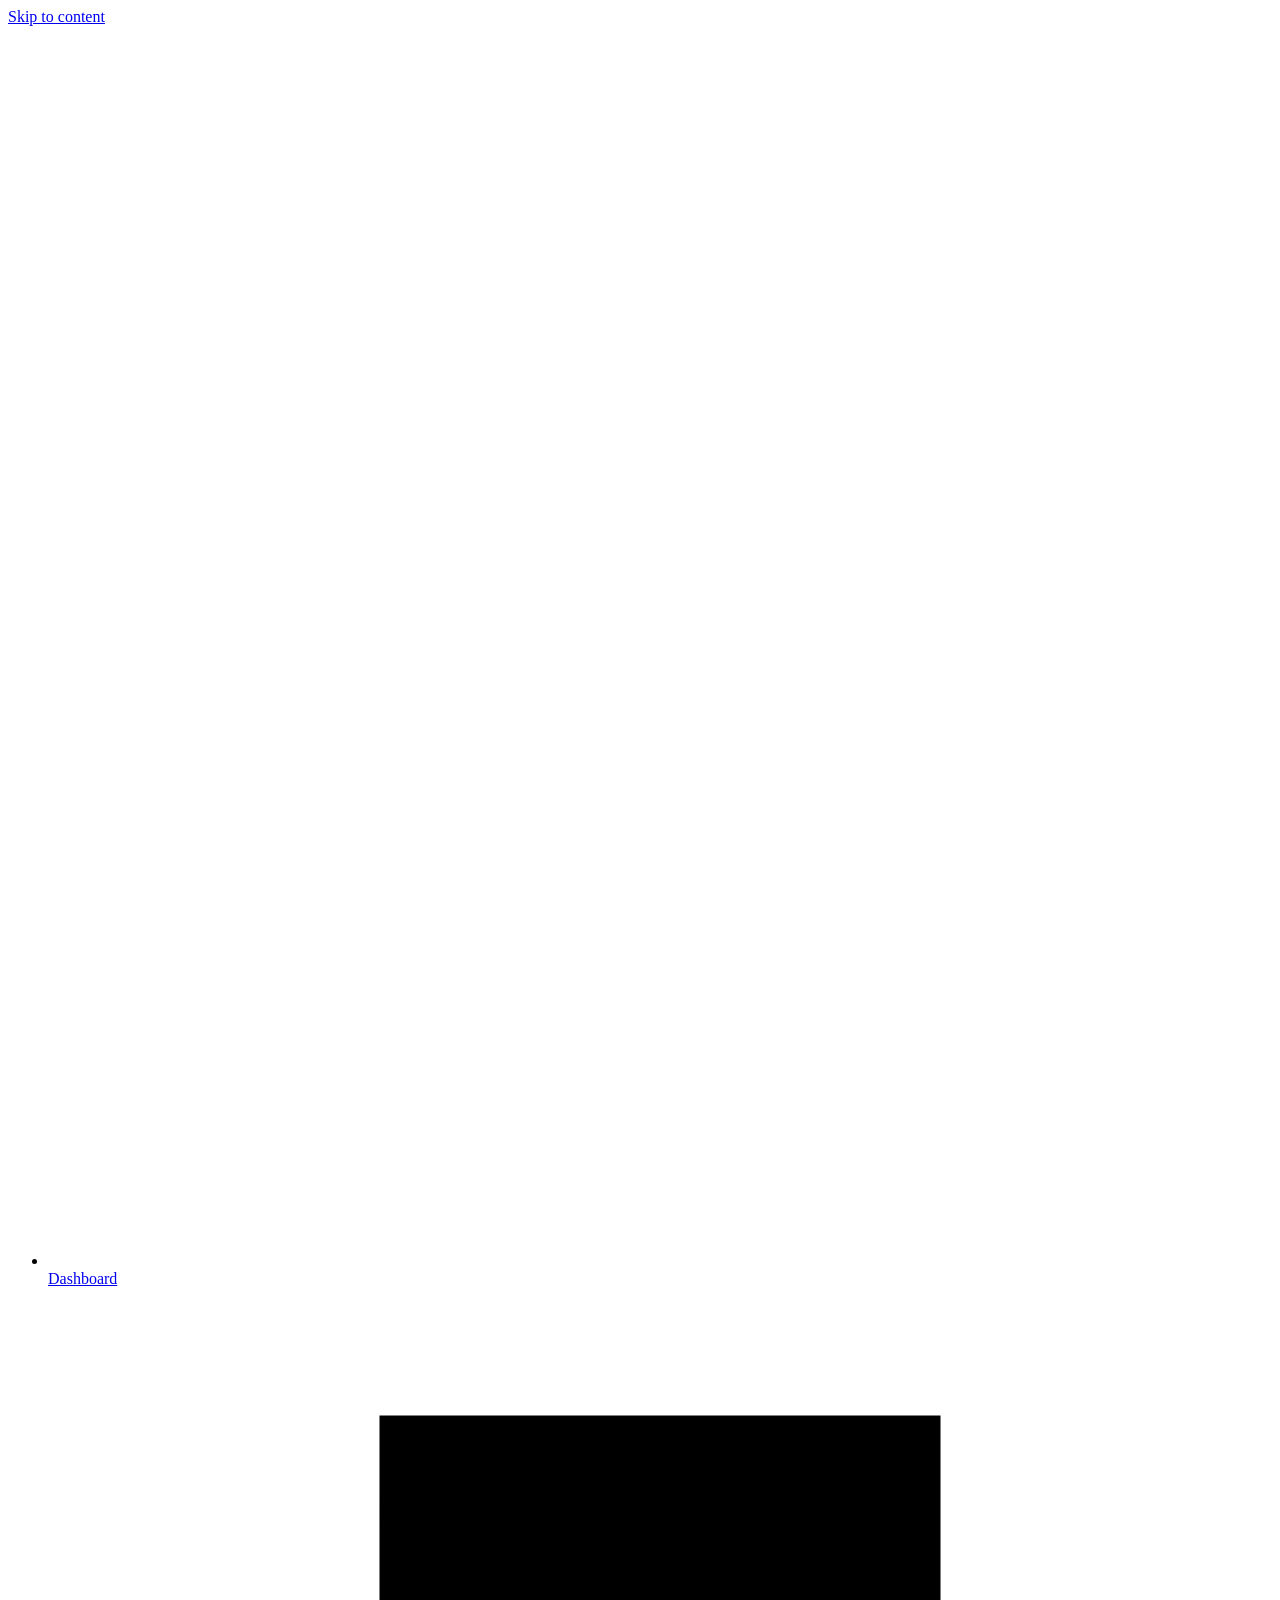
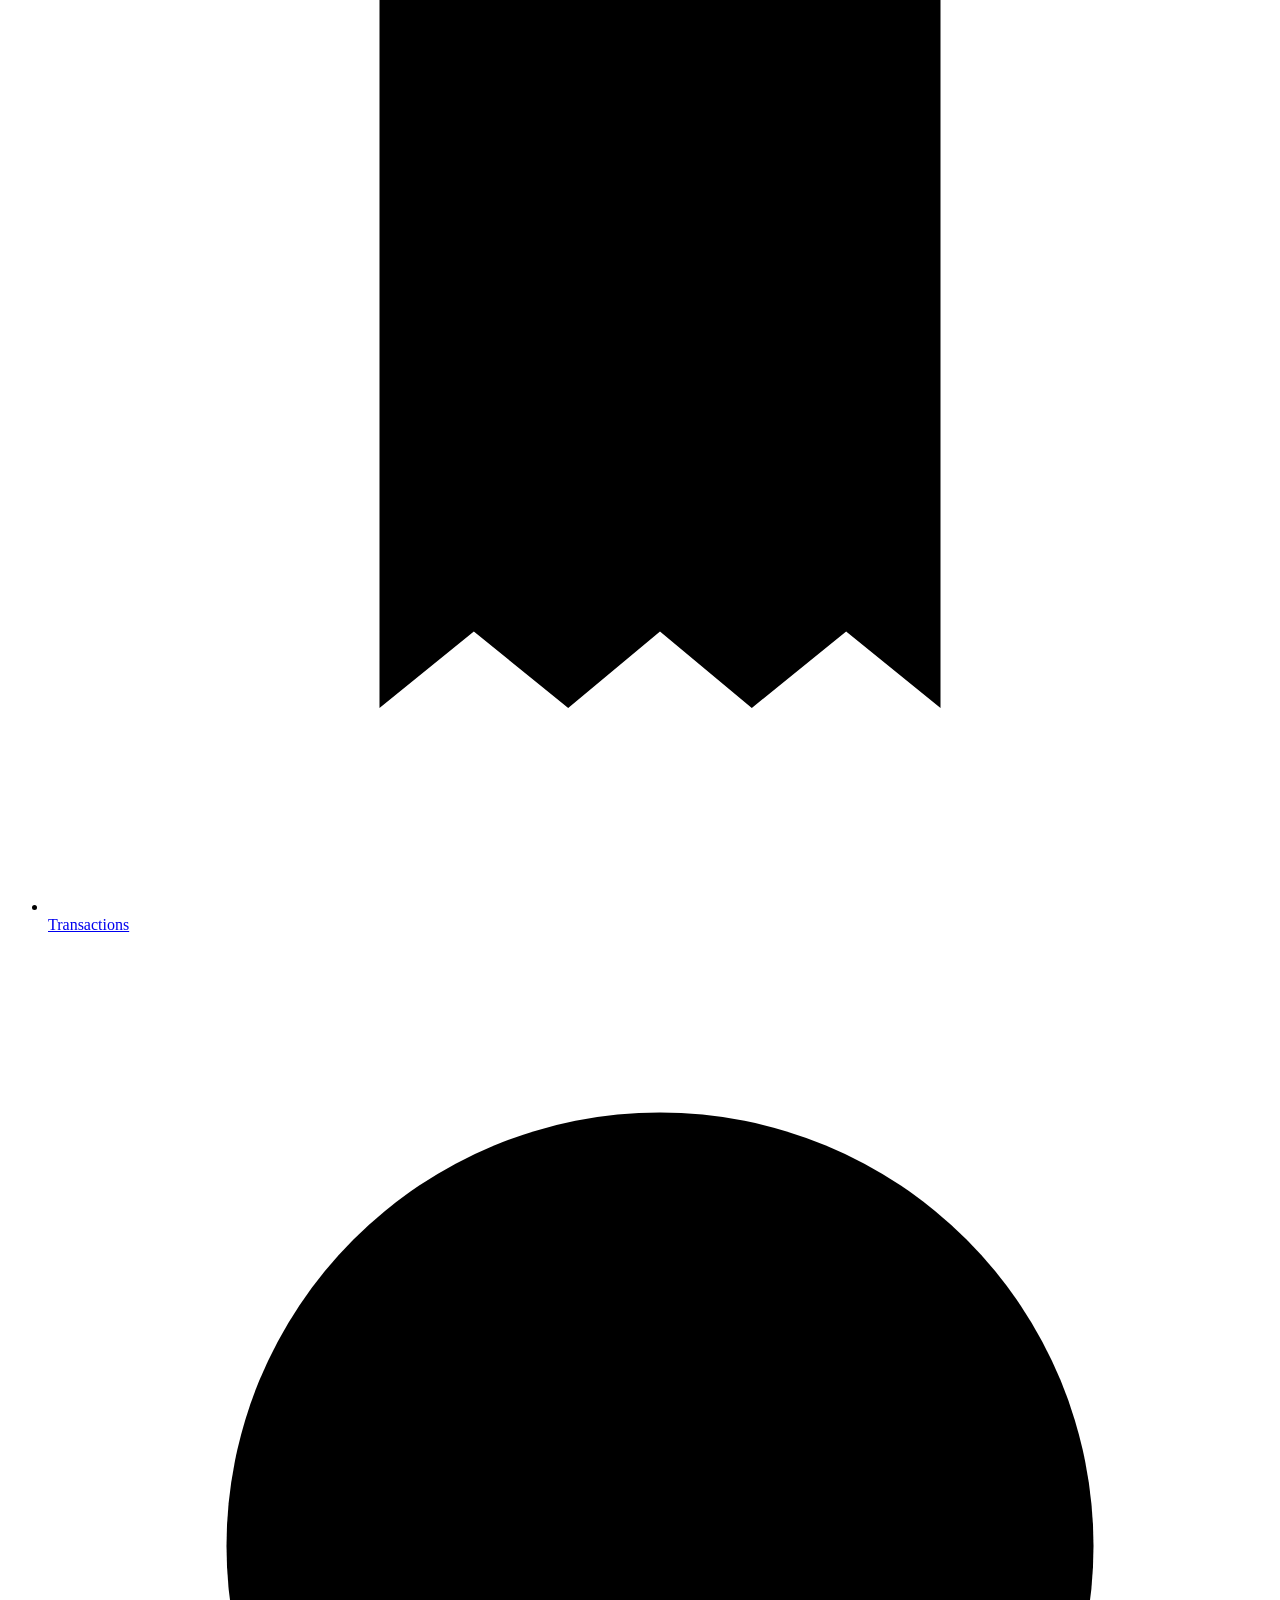
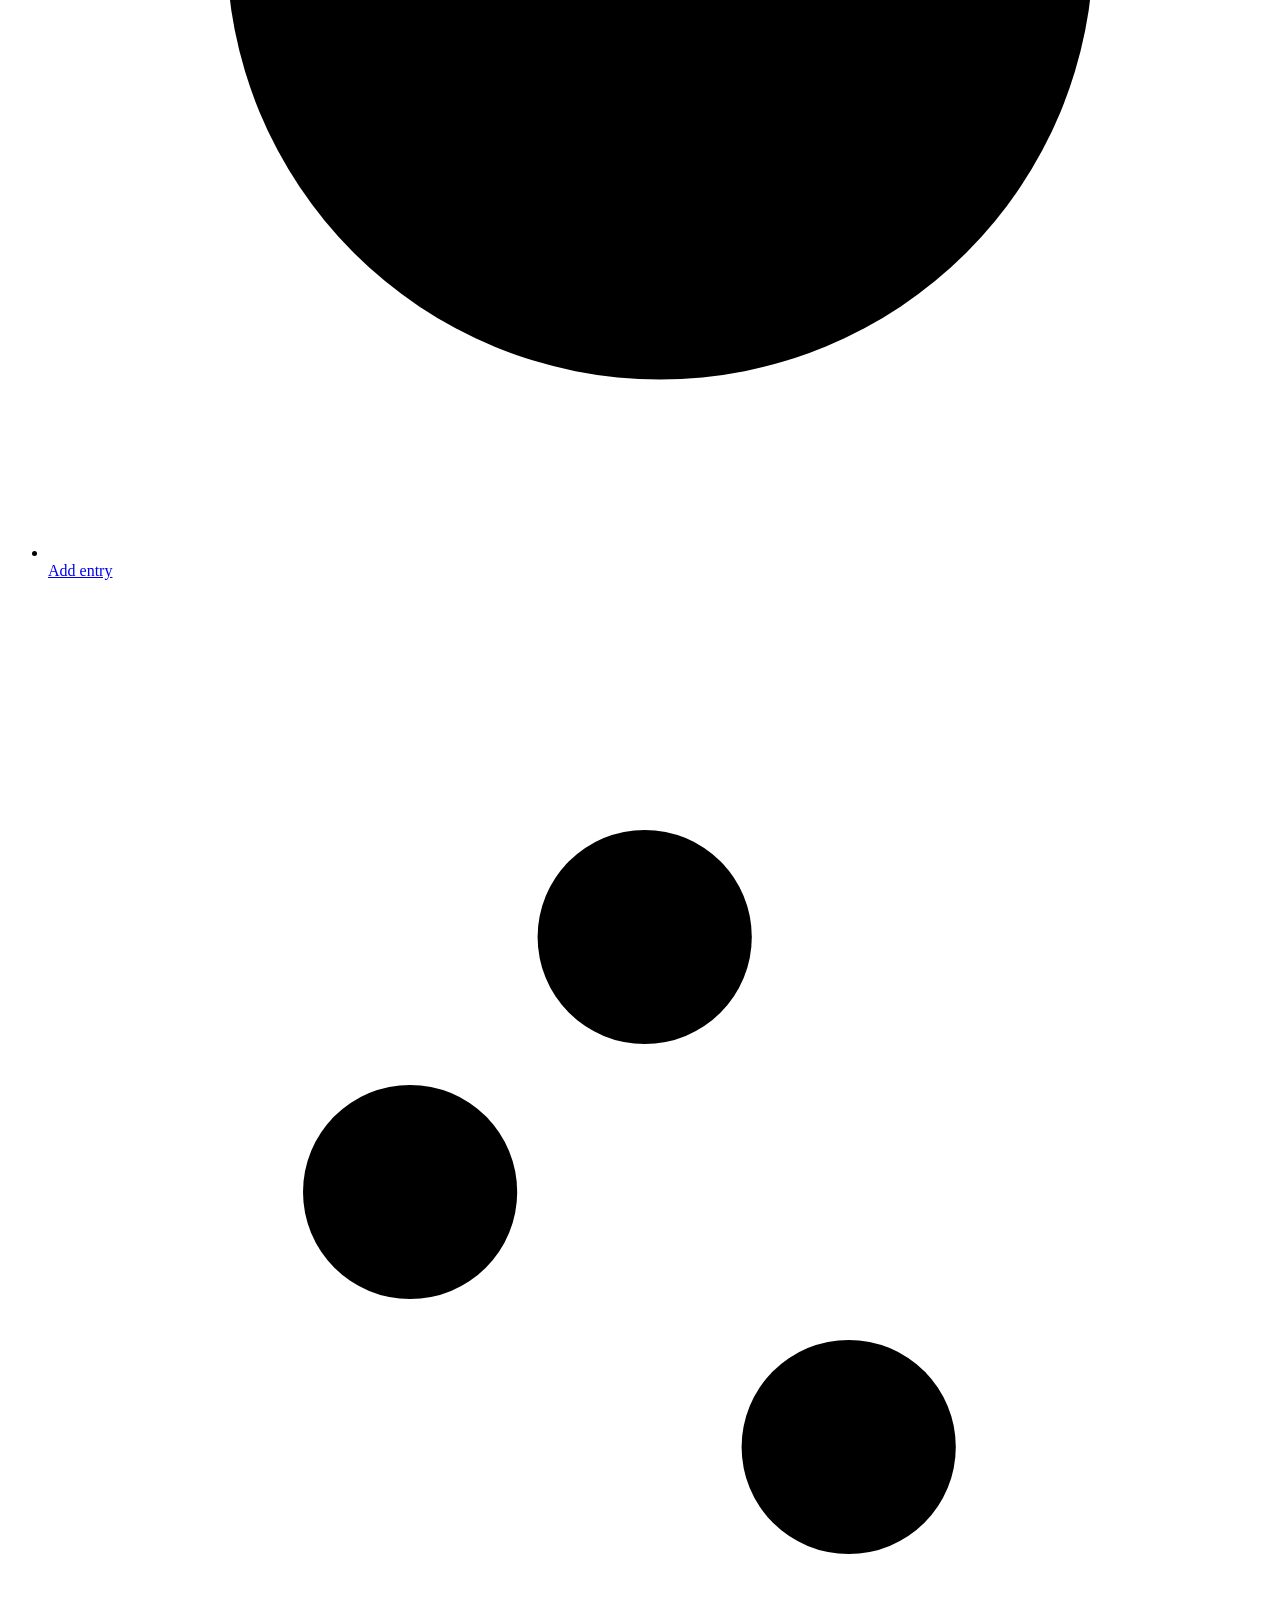
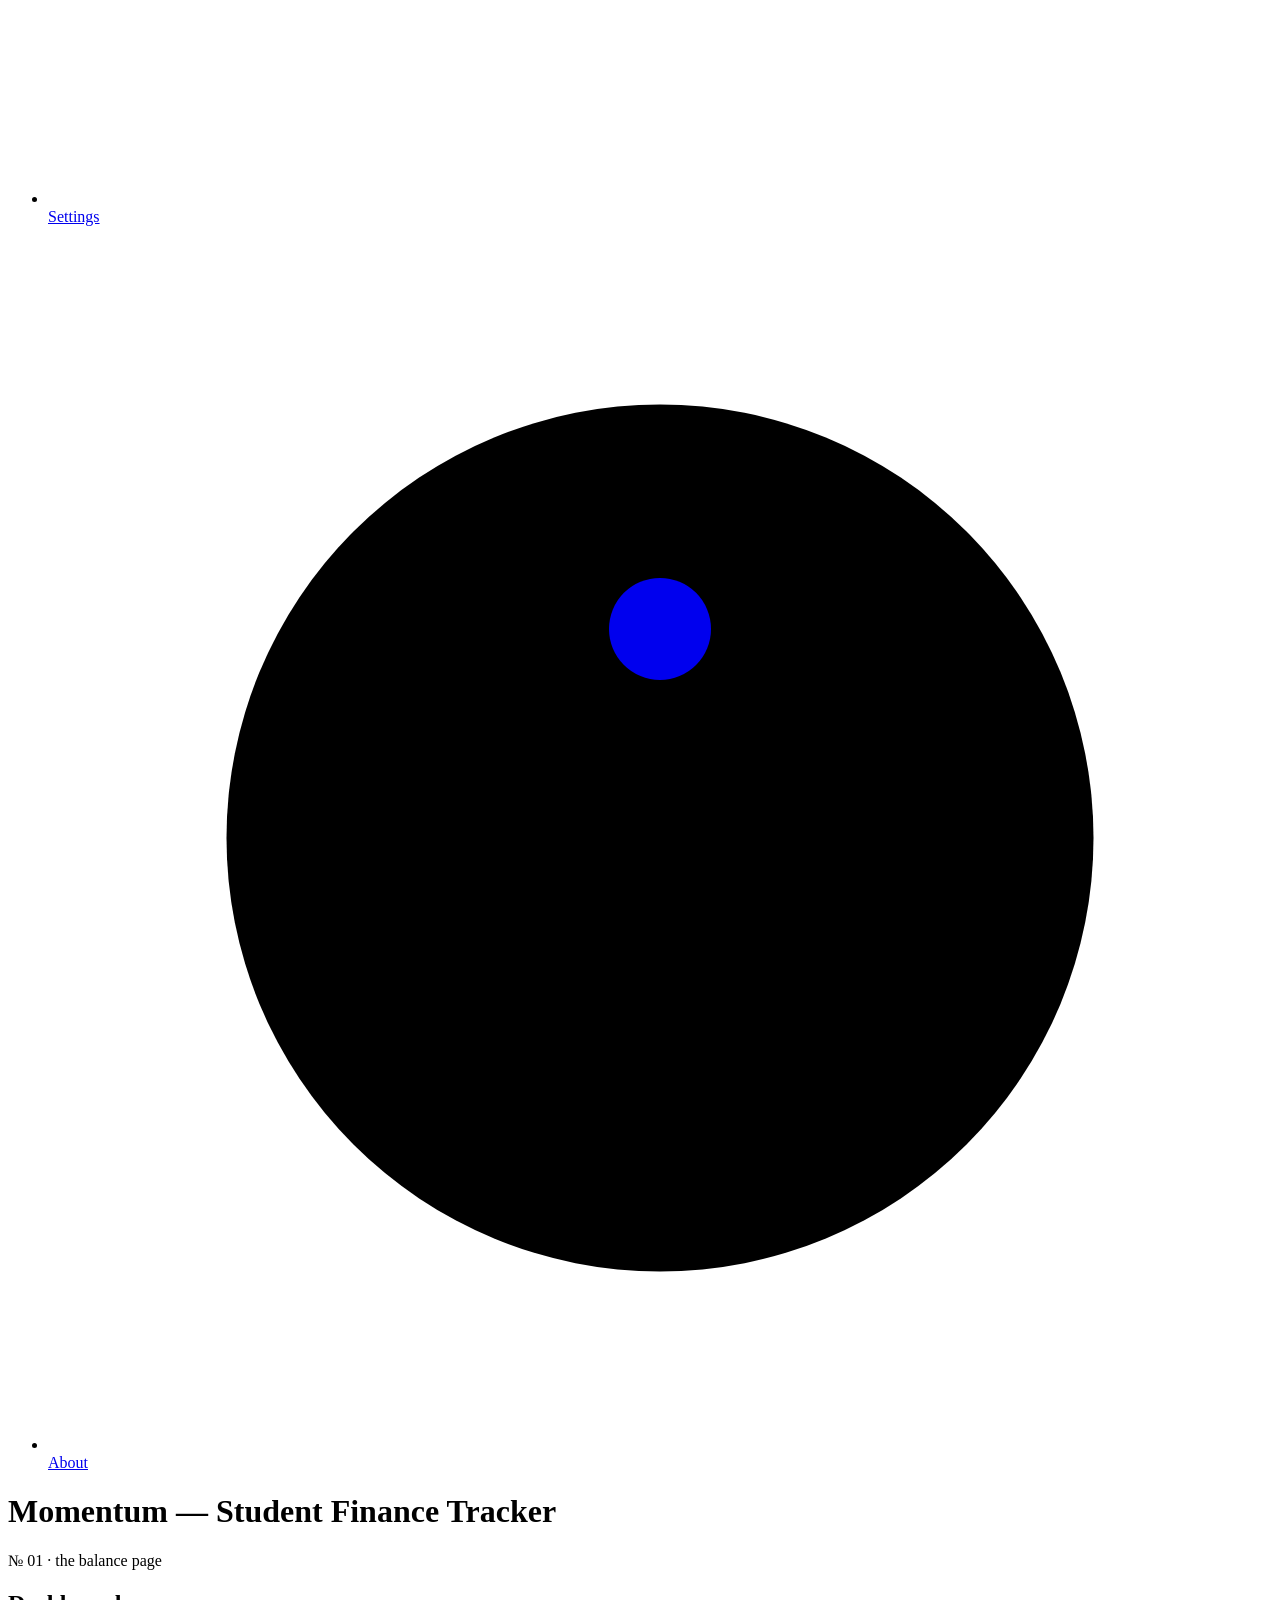
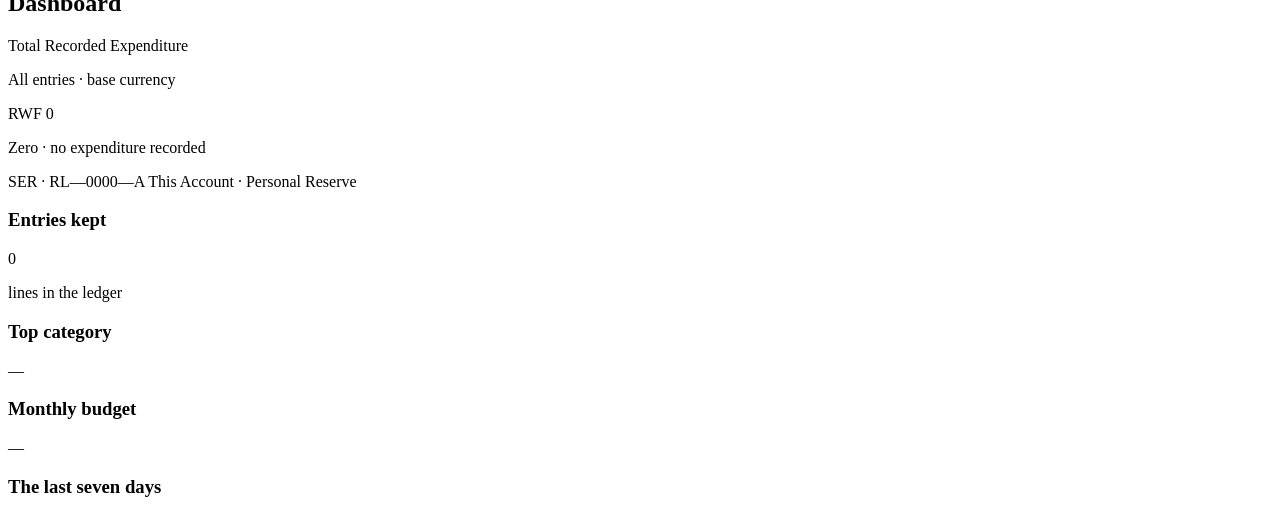
==== index.html @ 41a2f7e7 "the index" ====
<!DOCTYPE html>
<html lang="en">
<head>
  <meta charset="UTF-8">
  <meta name="viewport" content="width=device-width, initial-scale=1.0">
  <title>Momentum  Student Finance Tracker</title>
  <meta name="description" content="Momentum — a student's ledger of small spendings. Log expenses, search with regex, and stay within budget.">
  <meta name="theme-color" content="#F4EFE2">
  <link rel="icon" href="data:image/svg+xml,%3Csvg xmlns='http://www.w3.org/2000/svg' viewBox='0 0 32 32'%3E%3Cpath d='M9 23c0-9 5-16 14-18-1 9-5 15-11 17' fill='%232C5237'/%3E%3Ccircle cx='9' cy='24' r='3.4' fill='%2326241C'/%3E%3C/svg%3E">
  <link rel="preconnect" href="https://fonts.googleapis.com">
  <link rel="preconnect" href="https://fonts.gstatic.com" crossorigin>
  <!-- Fonts load asynchronously (media swap) so a slow/blocked font CDN can
       never block the page from painting — fallback fonts show instantly,
       custom faces swap in when ready. -->
  <link rel="stylesheet" media="print" onload="this.media='all'"
        href="https://fonts.googleapis.com/css2?family=Fraunces:ital,opsz,wght@0,9..144,300..900;1,9..144,300..900&family=IBM+Plex+Mono:ital,wght@0,400;0,500;0,600;1,400&family=Playfair+Display:wght@900&family=Inter:wght@400;600&display=swap">
  <noscript>
    <link rel="stylesheet"
          href="https://fonts.googleapis.com/css2?family=Fraunces:ital,opsz,wght@0,9..144,300..900;1,9..144,300..900&family=IBM+Plex+Mono:ital,wght@0,400;0,500;0,600;1,400&family=Playfair+Display:wght@900&family=Inter:wght@400;600&display=swap">
  </noscript>
  <link rel="stylesheet" href="styles/main.css">
</head>
<body>
  <a class="skip-link" href="#main">Skip to content</a>

  <!-- Fixed umber strip across the top — the nav tray hangs flush from it. -->
  <div class="binding" aria-hidden="true"></div>

  <!-- The ink tray of index tabs: a bottom dock on phones,
       hanging from the top edge on larger screens. -->
  <nav class="site-nav">
    <ul class="tabs">
      <li>
        <a href="#dashboard" data-route="dashboard">
          <svg class="tab-glyph" viewBox="0 0 24 24" aria-hidden="true" focusable="false">
            <path d="M6 19v-6.5"/><path d="M12 19V5.5"/><path d="M18 19v-9"/><path d="M3.5 21.5h17"/>
          </svg>
          <span class="tab-label">Dashboard</span>
        </a>
      </li>
      <li>
        <a href="#transactions" data-route="transactions">
          <svg class="tab-glyph" viewBox="0 0 24 24" aria-hidden="true" focusable="false">
            <path d="M6.5 2.5h11v17.5l-1.85-1.5-1.85 1.5-1.8-1.5-1.8 1.5-1.85-1.5-1.85 1.5z"/>
            <path d="M9.5 8h5"/><path d="M9.5 11.5h3.2"/>
          </svg>
          <span class="tab-label">Transactions</span>
        </a>
      </li>
      <li>
        <a href="#add" data-route="add">
          <svg class="tab-glyph" viewBox="0 0 24 24" aria-hidden="true" focusable="false">
            <circle cx="12" cy="12" r="8.5"/>
            <path d="M12 8.2v7.6"/><path d="M8.2 12h7.6"/>
          </svg>
          <span class="tab-label">Add entry</span>
        </a>
      </li>
      <li>
        <a href="#settings" data-route="settings">
          <svg class="tab-glyph" viewBox="0 0 24 24" aria-hidden="true" focusable="false">
            <path d="M3.5 7h6"/><circle cx="11.7" cy="7" r="2.1"/><path d="M14 7h6.5"/>
            <path d="M3.5 12h1.4"/><circle cx="7.1" cy="12" r="2.1"/><path d="M9.4 12h11.1"/>
            <path d="M3.5 17h10"/><circle cx="15.7" cy="17" r="2.1"/><path d="M18 17h2.5"/>
          </svg>
          <span class="tab-label">Settings</span>
        </a>
      </li>
      <li>
        <a href="#about" data-route="about">
          <svg class="tab-glyph" viewBox="0 0 24 24" aria-hidden="true" focusable="false">
            <circle cx="12" cy="12" r="8.5"/>
            <path d="M12 11.2v5"/>
            <circle cx="12" cy="7.9" r="1" fill="currentColor" stroke="none"/>
          </svg>
          <span class="tab-label">About</span>
        </a>
      </li>
    </ul>
  </nav>

  <header class="masthead">
    <!-- Logo / brand block removed for now — to be reintroduced later. -->
    <h1 class="visually-hidden">Momentum — Student Finance Tracker</h1>
  </header>

  <main id="main" tabindex="-1">

    <!-- ============ DASHBOARD ============ -->
    <section id="dashboard" class="panel" aria-labelledby="dashboard-title">
      <p class="folio">№ 01 · the balance page</p>
      <h2 id="dashboard-title">Dashboard</h2>

      <!-- Denomination hero — engraved banknote artwork as the card itself. -->
      <section class="note" id="hero-note" aria-label="Total recorded expenditure">
        <div class="note__head">
          <p class="microprint">Total Recorded Expenditure</p>
          <p class="microprint note__period" id="hero-period">All entries · base currency</p>
        </div>

        <div class="denomination">
          <span class="denomination__cur" id="hero-cur">RWF</span>
          <span class="denomination__figure" id="stat-total">0</span>
        </div>

        <p class="microprint denomination__words" id="hero-words">Zero · no expenditure recorded</p>

        <div class="note__foot">
          <span class="serial" id="hero-serial">SER · RL—0000—A</span>
          <span class="microprint">This Account · Personal Reserve</span>
        </div>
      </section>
      <p class="note-exchange" id="stat-conversions" aria-label="Converted totals"></p>

      <div class="stat-grid">
        <article class="stat-card" data-mark="a.">
          <h3>Entries kept</h3>
          <p class="stat-figure" id="stat-count">0</p>
          <p class="stat-detail">lines in the ledger</p>
        </article>
        <article class="stat-card" data-mark="b.">
          <h3>Top category</h3>
          <p class="stat-figure" id="stat-top">—</p>
          <p class="stat-detail" id="stat-top-detail"></p>
        </article>
      </div>

      <div class="dash-duo">
        <article class="budget-card cropped" id="budget-card" aria-labelledby="budget-title">
          <div class="budget-head">
            <h3 id="budget-title">Monthly budget</h3>
            <p class="stamp" id="over-stamp" hidden aria-hidden="true">Over budget</p>
          </div>
          <p class="budget-figure" id="cap-figure">—</p>
          <div class="meter" role="presentation">
            <div class="meter-fill" id="cap-meter-fill"></div>
          </div>
          <p class="budget-note" id="cap-note"></p>
          <!-- Two dedicated live regions: polite while under the cap,
               assertive once it is exceeded. -->
          <p class="visually-hidden" id="cap-live-polite" aria-live="polite"></p>
          <p class="visually-hidden" id="cap-live-assertive" aria-live="assertive" role="alert"></p>
        </article>

        <article class="chart-card cropped" aria-labelledby="chart-title">
          <h3 id="chart-title">The last seven days</h3>
          <div class="chart" id="chart" role="img" aria-label="Spending chart for the last 7 days"></div>
        </article>
      </div>
    </section>

    <!-- ============ TRANSACTIONS ============ -->
    <section id="transactions" class="panel" hidden aria-labelledby="transactions-title">
      <p class="folio">№ 02 · every line accounted for</p>
      <h2 id="transactions-title">Transactions</h2>

      <div class="ledger-controls">
        <div class="control control-grow">
          <label for="search">Search the ledger <span class="hint-inline">(regular expressions welcome)</span></label>
          <input type="text" id="search" autocomplete="off" spellcheck="false"
                 placeholder="e.g. (coffee|tea) or \.\d{2}\b" aria-describedby="search-state">
          <p class="pattern-state" id="search-state" data-state="idle" aria-live="polite">— type to search</p>
        </div>
        <div class="control control-check">
          <input type="checkbox" id="search-ci" checked>
          <label for="search-ci">Case-insensitive</label>
        </div>
        <div class="control">
          <label for="sort">Sort by</label>
          <select id="sort">
            <option value="created-desc" selected>Date added — newest first</option>
            <option value="created-asc">Date added — oldest first</option>
            <option value="description-asc">Description — A to Z</option>
            <option value="description-desc">Description — Z to A</option>
            <option value="amount-desc">Amount — highest first</option>
            <option value="amount-asc">Amount — lowest first</option>
          </select>
        </div>
      </div>

      <p class="result-count" id="result-count" aria-live="polite"></p>

      <table class="ledger-table" id="txn-table">
        <caption class="visually-hidden">Your logged transactions</caption>
        <thead>
          <tr>
            <th scope="col">Description</th>
            <th scope="col">Category</th>
            <th scope="col">Date</th>
            <th scope="col" class="num">Amount</th>
            <th scope="col"><span class="visually-hidden">Actions</span></th>
          </tr>
        </thead>
        <tbody id="txn-tbody"></tbody>
      </table>
      <p class="empty-note" id="txn-empty" hidden>
        Nothing here yet. <a href="#add">Log your first expense</a> — the ledger is patient.
      </p>
    </section>

    <!-- ============ ADD / EDIT ============ -->
    <section id="add" class="panel" hidden aria-labelledby="add-title">
      <p class="folio">№ 03 · in your own hand</p>
      <h2 id="add-title"><span id="add-title-mode">Add an entry</span></h2>

      <form id="txn-form" class="entry-form cropped" novalidate>
        <div class="field field-wide">
          <label for="f-description">Description</label>
          <input type="text" id="f-description" name="description" autocomplete="off"
                 aria-describedby="err-description hint-description">
          <p class="hint" id="hint-description">No edge or double spaces; repeated words like “the the” are caught.</p>
          <p class="field-error" id="err-description" role="alert" hidden></p>
        </div>

        <div class="field">
          <label for="f-amount">Amount</label>
          <input type="text" id="f-amount" name="amount" inputmode="decimal" autocomplete="off"
                 placeholder="12.50" aria-describedby="err-amount hint-amount">
          <p class="hint" id="hint-amount">In your base currency. Up to 2 decimals.</p>
          <p class="field-error" id="err-amount" role="alert" hidden></p>
        </div>

        <div class="field">
          <label for="f-category">Category</label>
          <select id="f-category" name="category" aria-describedby="err-category"></select>
          <p class="field-error" id="err-category" role="alert" hidden></p>
        </div>

        <div class="field">
          <label for="f-date">Date</label>
          <input type="date" id="f-date" name="date" aria-describedby="err-date hint-date">
          <p class="hint" id="hint-date">YYYY-MM-DD</p>
          <p class="field-error" id="err-date" role="alert" hidden></p>
        </div>

        <div class="form-actions">
          <button type="submit" class="btn btn-primary">Save entry</button>
          <button type="button" class="btn btn-ghost" id="cancel-edit" hidden>Cancel edit</button>
        </div>
      </form>
    </section>

    <!-- ============ SETTINGS ============ -->
    <section id="settings" class="panel" hidden aria-labelledby="settings-title">
      <p class="folio">№ 04 · the bookkeeper’s desk</p>
      <h2 id="settings-title">Settings</h2>

      <div class="settings-grid">
        <form class="settings-card cropped" id="cap-form" aria-labelledby="cap-title">
          <h3 id="cap-title">Spending cap</h3>
          <div class="field">
            <label for="set-cap">Monthly cap (base currency)</label>
            <input type="number" id="set-cap" min="0" step="0.01" inputmode="decimal">
            <p class="hint">Set to 0 to remove the cap.</p>
          </div>
          <button type="submit" class="btn btn-primary">Save cap</button>
        </form>

        <form class="settings-card cropped" id="cur-form" aria-labelledby="cur-title">
          <h3 id="cur-title">Currencies</h3>
          <div class="cur-row">
            <div class="field">
              <label for="base-code">Base code</label>
              <input type="text" id="base-code" maxlength="3" autocomplete="off">
            </div>
            <div class="field">
              <label for="base-symbol">Symbol</label>
              <input type="text" id="base-symbol" maxlength="4" autocomplete="off">
            </div>
          </div>
          <div class="cur-row">
            <div class="field">
              <label for="alt1-code">Currency 2</label>
              <input type="text" id="alt1-code" maxlength="3" autocomplete="off">
            </div>
            <div class="field">
              <label for="alt1-rate">Rate (1 base =)</label>
              <input type="number" id="alt1-rate" min="0" step="any" inputmode="decimal">
            </div>
          </div>
          <div class="cur-row">
            <div class="field">
              <label for="alt2-code">Currency 3</label>
              <input type="text" id="alt2-code" maxlength="3" autocomplete="off">
            </div>
            <div class="field">
              <label for="alt2-rate">Rate (1 base =)</label>
              <input type="number" id="alt2-rate" min="0" step="any" inputmode="decimal">
            </div>
          </div>
          <p class="hint">Rates are set by hand — no API calls, like a true ledger.</p>
          <button type="submit" class="btn btn-primary">Save currencies</button>
        </form>

        <form class="settings-card cropped" id="cat-form" aria-labelledby="cat-title">
          <h3 id="cat-title">Categories</h3>
          <ul class="cat-list" id="cat-list"></ul>
          <div class="field">
            <label for="new-category">New category</label>
            <input type="text" id="new-category" autocomplete="off" aria-describedby="err-new-category">
            <p class="field-error" id="err-new-category" role="alert" hidden></p>
          </div>
          <button type="submit" class="btn btn-primary">Add category</button>
        </form>

        <div class="settings-card cropped" aria-labelledby="data-title">
          <h3 id="data-title">Your data</h3>
          <p class="hint">Everything auto-saves to this browser. Export a copy, or import a previous export.</p>
          <div class="data-actions">
            <button type="button" class="btn btn-primary" id="export-btn">Export JSON</button>
            <label class="btn btn-ghost file-btn" for="import-file">Import JSON
              <input type="file" id="import-file" accept=".json,application/json">
            </label>
            <button type="button" class="btn btn-ghost" id="seed-btn">Restore sample data</button>
            <button type="button" class="btn btn-ghost btn-danger" id="reset-btn">Reset to defaults</button>
          </div>
          <p class="hint">Reset clears everything saved in this browser and reloads with fresh defaults (RWF currency + sample data).</p>
          <p class="import-status" id="import-status" role="alert"></p>
        </div>
      </div>
    </section>

    <!-- ============ ABOUT ============ -->
    <section id="about" class="panel" hidden aria-labelledby="about-title">
      <p class="folio">№ 05 · the keeper of this book</p>
      <h2 id="about-title">About</h2>

      <div class="about-spread">
        <article class="about-letter cropped">
          <p class="about-lede">
            This ledger is kept by <strong>F.&nbsp;Ishimwe</strong>, a student who believes that
            small spendings deserve careful handwriting.
          </p>
          <p>
            <strong>Momentum</strong> — because small spendings, faithfully recorded, gather
            speed — is a student finance tracker. Log what you spend, search it with regular expressions,
            watch the week's trend, and let a firm red stamp tell you when the budget is gone.
            Built with vanilla HTML, CSS and JavaScript. No frameworks; nothing between
            you and the page.
          </p>
          <p class="signature">— F.&nbsp;Ishimwe</p>
        </article>

        <aside class="about-side">
          <div class="about-note">
            <h3 class="visually-hidden">Contact and links</h3>
            <dl class="about-meta">
              <div>
                <dt>Email</dt>
                <dd><a href="mailto:f.ishimwe1@alustudent.com">f.ishimwe1@alustudent.com</a></dd>
              </div>
              <div>
                <dt>GitHub</dt>
                <dd><a href="https://github.com/YOUR-USERNAME/momentum" rel="noopener">github.com/YOUR-USERNAME/momentum</a></dd>
              </div>
              <div>
                <dt>Tests</dt>
                <dd><a href="tests.html">Run the test page</a></dd>
              </div>
            </dl>
          </div>

          <!-- Decorative seal -->
          <svg class="about-seal" viewBox="0 0 160 160" aria-hidden="true" focusable="false">
            <defs>
              <path id="seal-arc" d="M80 80m-56 0a56 56 0 1 1 112 0a56 56 0 1 1 -112 0"/>
            </defs>
            <circle cx="80" cy="80" r="73" fill="none" stroke="currentColor" stroke-width="2.5"/>
            <circle cx="80" cy="80" r="67" fill="none" stroke="currentColor" stroke-width="1"/>
            <circle cx="80" cy="80" r="40" fill="none" stroke="currentColor" stroke-width="1"/>
            <text font-size="11" letter-spacing="1.6" font-family="'IBM Plex Mono', monospace" fill="currentColor">
              <textPath href="#seal-arc">MOMENTUM · A STUDENT’S LEDGER · EST. 2026 ·</textPath>
            </text>
            <g fill="currentColor" transform="translate(56,55) scale(0.78)">
              <path d="M18 46C18 26 30 12 52 8c-2 20-12 32-26 36"/>
              <circle cx="17" cy="48" r="6.5"/>
            </g>
          </svg>
        </aside>
      </div>
    </section>
  </main>

  <p class="toast" id="app-status" role="status" aria-live="polite"></p>

  <script type="module" src="scripts/app.js"></script>
</body>
</html>
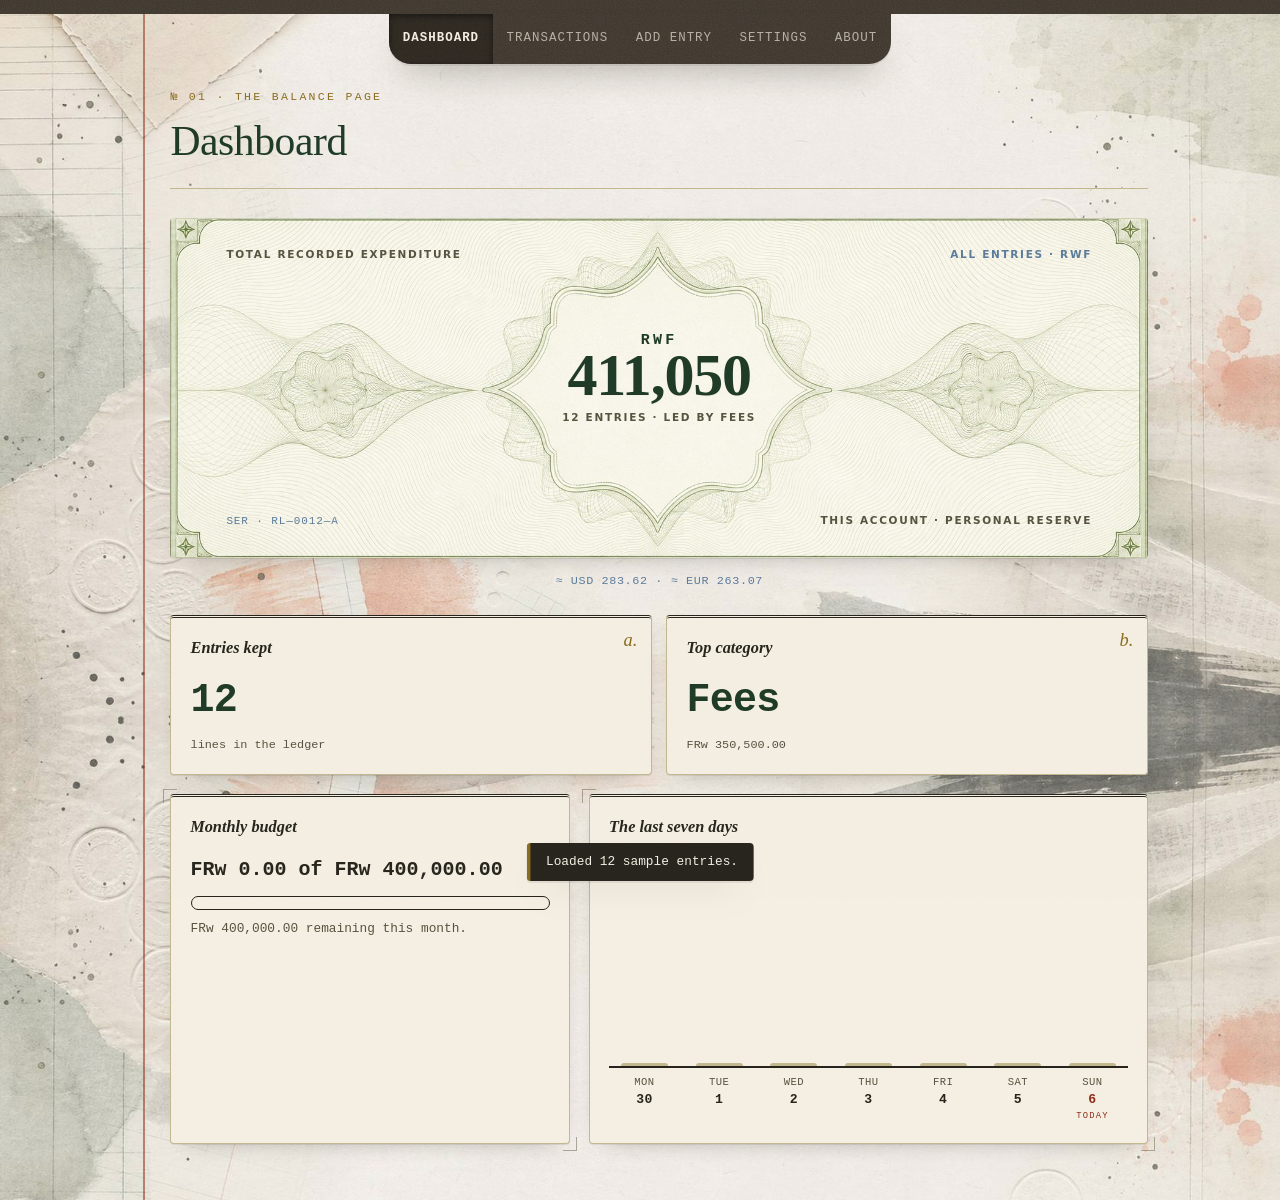
==== commit e1b99319: "finals" ====
--- a/index.html
+++ b/index.html
@@ -6,7 +6,8 @@
   <title>Momentum  Student Finance Tracker</title>
   <meta name="description" content="Momentum — a student's ledger of small spendings. Log expenses, search with regex, and stay within budget.">
   <meta name="theme-color" content="#F4EFE2">
-  <link rel="icon" href="data:image/svg+xml,%3Csvg xmlns='http://www.w3.org/2000/svg' viewBox='0 0 32 32'%3E%3Cpath d='M9 23c0-9 5-16 14-18-1 9-5 15-11 17' fill='%232C5237'/%3E%3Ccircle cx='9' cy='24' r='3.4' fill='%2326241C'/%3E%3C/svg%3E">
+  <link rel="icon" type="image/png" href="assets/favicon-32.png">
+  <link rel="apple-touch-icon" href="assets/favicon-180.png">
   <link rel="preconnect" href="https://fonts.googleapis.com">
   <link rel="preconnect" href="https://fonts.gstatic.com" crossorigin>
   <!-- Fonts load asynchronously (media swap) so a slow/blocked font CDN can
@@ -198,7 +199,7 @@
       </p>
     </section>
 
-    <!-- ============ ADD / EDIT ============ -->
+    <!-- ============ ADD / EDIT ========== -->
     <section id="add" class="panel" hidden aria-labelledby="add-title">
       <p class="folio">№ 03 · in your own hand</p>
       <h2 id="add-title"><span id="add-title-mode">Add an entry</span></h2>
@@ -240,7 +241,7 @@
       </form>
     </section>
 
-    <!-- ============ SETTINGS ============ -->
+    <!-- ============ SETTINGS ========== -->
     <section id="settings" class="panel" hidden aria-labelledby="settings-title">
       <p class="folio">№ 04 · the bookkeeper’s desk</p>
       <h2 id="settings-title">Settings</h2>
@@ -320,7 +321,7 @@
       </div>
     </section>
 
-    <!-- ============ ABOUT ============ -->
+    <!-- =========== ABOUT ============ -->
     <section id="about" class="panel" hidden aria-labelledby="about-title">
       <p class="folio">№ 05 · the keeper of this book</p>
       <h2 id="about-title">About</h2>
@@ -361,21 +362,7 @@
           </div>
 
           <!-- Decorative seal -->
-          <svg class="about-seal" viewBox="0 0 160 160" aria-hidden="true" focusable="false">
-            <defs>
-              <path id="seal-arc" d="M80 80m-56 0a56 56 0 1 1 112 0a56 56 0 1 1 -112 0"/>
-            </defs>
-            <circle cx="80" cy="80" r="73" fill="none" stroke="currentColor" stroke-width="2.5"/>
-            <circle cx="80" cy="80" r="67" fill="none" stroke="currentColor" stroke-width="1"/>
-            <circle cx="80" cy="80" r="40" fill="none" stroke="currentColor" stroke-width="1"/>
-            <text font-size="11" letter-spacing="1.6" font-family="'IBM Plex Mono', monospace" fill="currentColor">
-              <textPath href="#seal-arc">MOMENTUM · A STUDENT’S LEDGER · EST. 2026 ·</textPath>
-            </text>
-            <g fill="currentColor" transform="translate(56,55) scale(0.78)">
-              <path d="M18 46C18 26 30 12 52 8c-2 20-12 32-26 36"/>
-              <circle cx="17" cy="48" r="6.5"/>
-            </g>
-          </svg>
+          <img class="about-seal" src="assets/seal.png" alt="" aria-hidden="true">
         </aside>
       </div>
     </section>
--- a/styles/main.css
+++ b/styles/main.css
@@ -0,0 +1,1299 @@
+/* Momentum — Student Finance Tracker. Mobile-first; breakpoints at 768px and 1024px. */
+
+* { box-sizing: border-box; }
+
+html {
+  scroll-behavior: smooth;
+}
+
+body {
+  margin: 0;
+  /* space for the bottom nav on phones */
+  padding-bottom: calc(4.2rem + env(safe-area-inset-bottom, 0px));
+  background: #f4efe2;
+  color: #26241c;
+  font-family: "Fraunces", "Iowan Old Style", Georgia, serif;
+  font-optical-sizing: auto;
+  font-size: 1.0625rem;
+  line-height: 1.55;
+  -webkit-font-smoothing: antialiased;
+  caret-color: #8e2f1c;
+}
+
+/* Tile is mirrored, so it repeats with no seam. */
+body { position: relative; }
+
+body::before {
+  content: "";
+  position: absolute;
+  inset: 0;
+  z-index: -2;
+  background: url("../assets/paper-collage-tile.jpg") top center / 100% auto repeat-y;
+  opacity: 0.65;
+  pointer-events: none;
+}
+
+/* Grain overlay. */
+body::after {
+  content: "";
+  position: fixed;
+  inset: 0;
+  z-index: 2147483647;
+  pointer-events: none;
+  opacity: 0.55;
+  background-image: url("data:image/svg+xml,%3Csvg xmlns='http://www.w3.org/2000/svg' width='180' height='180'%3E%3Cfilter id='n'%3E%3CfeTurbulence type='fractalNoise' baseFrequency='0.9' numOctaves='2'/%3E%3C/filter%3E%3Crect width='100%25' height='100%25' filter='url(%23n)' opacity='0.045'/%3E%3C/svg%3E");
+}
+
+[hidden] { display: none !important; }
+
+.visually-hidden {
+  position: absolute !important;
+  width: 1px; height: 1px;
+  margin: -1px; padding: 0; border: 0;
+  clip: rect(0 0 0 0); clip-path: inset(50%);
+  overflow: hidden; white-space: nowrap;
+}
+
+/* Always keep a visible focus ring. */
+:focus-visible {
+  outline: 3px solid #8e2f1c;
+  outline-offset: 2px;
+  border-radius: 2px;
+}
+
+::selection { background: rgba(216, 185, 108, 0.65); }
+
+mark {
+  background: linear-gradient(104deg, transparent 0.5%, rgba(216, 185, 108, 0.65) 3.5%, rgba(216, 185, 108, 0.65) 96.5%, transparent 99.5%);
+  color: inherit;
+  padding: 0.05em 0.18em;
+  margin: 0 -0.05em;
+  border-radius: 2px;
+  box-decoration-break: clone;
+  -webkit-box-decoration-break: clone;
+}
+
+a { color: #1e3a26; text-decoration-thickness: 1px; text-underline-offset: 2px; }
+a:hover { color: #8e2f1c; }
+
+/* ---------- Skip link ---------- */
+
+.skip-link {
+  position: absolute;
+  left: 1rem; top: -4rem;
+  z-index: 100;
+  background: #26241c;
+  color: #f4efe2;
+  font-family: "IBM Plex Mono", "Courier New", monospace;
+  font-size: 0.85rem;
+  padding: 0.6em 1em;
+  border-radius: 0 0 6px 6px;
+  text-decoration: none;
+  transition: top 0.25s cubic-bezier(0.22, 1, 0.36, 1);
+}
+.skip-link:focus { top: 12px; }
+
+/* ---------- Top strip — fixed, grainy umber; the nav hangs flush from it. */
+
+.binding {
+  position: fixed;
+  top: 0; left: 0; right: 0;
+  height: 14px;
+  z-index: 45;
+  background-color: #3a3228;
+  background-image: url("data:image/svg+xml,%3Csvg xmlns='http://www.w3.org/2000/svg' width='140' height='140'%3E%3Cfilter id='g'%3E%3CfeTurbulence type='fractalNoise' baseFrequency='0.85' numOctaves='3'/%3E%3C/filter%3E%3Crect width='100%25' height='100%25' filter='url(%23g)' opacity='0.13'/%3E%3C/svg%3E");
+}
+
+/* ---------- Masthead ---------- */
+
+.masthead { padding: 0; }
+
+.brand { text-align: center; }
+
+.seed {
+  width: 46px; height: 46px;
+  display: block;
+  margin: 0 auto 0.4rem;
+  animation: seed-fall 1.5s cubic-bezier(0.22, 1, 0.36, 1) both;
+}
+
+@keyframes seed-fall {
+  0%   { transform: translateY(-52px) rotate(-170deg); opacity: 0; }
+  55%  { opacity: 1; }
+  78%  { transform: translateY(5px) rotate(10deg); }
+  100% { transform: translateY(0) rotate(0deg); opacity: 1; }
+}
+
+.brand-kicker {
+  margin: 0;
+  font-family: "IBM Plex Mono", "Courier New", monospace;
+  font-size: 0.72rem;
+  letter-spacing: 0.22em;
+  text-transform: uppercase;
+  color: #57523f;
+  animation: rise 0.6s cubic-bezier(0.22, 1, 0.36, 1) 0.1s both;
+}
+
+.brand-title {
+  margin: 0.05em 0 0;
+  font-size: clamp(3.4rem, 12vw, 5.8rem);
+  font-weight: 600;
+  font-style: italic;
+  letter-spacing: -0.015em;
+  line-height: 1;
+  color: #1e3a26;
+  animation: ink-in 1.1s cubic-bezier(0.22, 1, 0.36, 1) 0.12s both;
+}
+
+.brand-title::after { content: "."; color: #8e2f1c; font-style: normal; }
+
+@keyframes ink-in {
+  from { opacity: 0; filter: blur(7px); letter-spacing: 0.05em; }
+  to   { opacity: 1; filter: blur(0);  letter-spacing: -0.015em; }
+}
+
+.brand-sub {
+  margin: 0.55rem 0 0;
+  font-family: "IBM Plex Mono", "Courier New", monospace;
+  font-size: 0.72rem;
+  letter-spacing: 0.14em;
+  color: #57523f;
+  animation: rise 0.6s cubic-bezier(0.22, 1, 0.36, 1) 0.25s both;
+}
+
+.ornament {
+  display: flex;
+  align-items: center;
+  gap: 0.9rem;
+  max-width: 300px;
+  margin: 1rem auto 0;
+  color: #8a6d1f;
+  font-size: 1.05rem;
+  animation: rise 0.6s cubic-bezier(0.22, 1, 0.36, 1) 0.32s both;
+}
+.ornament::before, .ornament::after {
+  content: "";
+  flex: 1;
+  border-top: 1px solid #c3b790;
+}
+
+/* ---------- Navigation ----*/
+
+.site-nav {
+  position: fixed;
+  bottom: 0; left: 0; right: 0;
+  z-index: 46; 
+
+
+  display: flex;
+  pointer-events: none; 
+}
+.tabs { 
+  pointer-events: auto; 
+
+}
+
+.tabs {
+  list-style: none;
+  margin: 0;
+  flex: 1;
+  display: flex;
+  justify-content: space-around;
+
+  align-items: stretch;
+  gap: 0;
+  background-color: #3a3228;
+
+  background-image: url("data:image/svg+xml,%3Csvg xmlns='http://www.w3.org/2000/svg' width='140' height='140'%3E%3Cfilter id='g'%3E%3CfeTurbulence type='fractalNoise' baseFrequency='0.85' numOctaves='3'/%3E%3C/filter%3E%3Crect width='100%25' height='100%25' filter='url(%23g)' opacity='0.13'/%3E%3C/svg%3E");
+  border-radius: 18px 18px 0 0;
+  overflow: hidden;
+
+  padding: 0 0 env(safe-area-inset-bottom, 0px);
+  box-shadow: 0 -10px 26px -16px rgba(38, 36, 28, 0.75);
+  animation: rise-up 0.55s cubic-bezier(0.22, 1, 0.36, 1) both;
+}
+
+@keyframes rise-up {
+  from { opacity: 0; transform: translateY(16px); }
+  to   { opacity: 1; transform: translateY(0); }
+
+  
+}
+
+@keyframes hang-down {
+  from { opacity: 0; transform: translateY(-12px); }
+  to   { opacity: 1; transform: translateY(0); }
+}
+
+.tabs li { display: flex; flex: 1; min-width: 0; }
+
+/* Inactive tabs are faint; the active one is the sunken slot below. */
+.tabs a {
+  position: relative;
+  flex: 1;
+  display: flex;
+  flex-direction: column;
+  align-items: center;
+  justify-content: center;
+
+  gap: 3px;
+  padding: calc(0.45rem + 0.4em) 0.15em calc(0.5rem + 0.35em);
+  font-family: "IBM Plex Mono", "Courier New", monospace;
+  font-size: 0.55rem;
+
+  letter-spacing: 0.05em;
+  text-transform: uppercase;
+  text-decoration: none;
+
+
+  white-space: nowrap;
+  color: rgba(244, 239, 226, 0.66);
+  background: transparent;
+  border-radius: 0;
+  transition: background 0.18s, color 0.18s,
+              transform 0.16s cubic-bezier(0.22, 1, 0.36, 1), box-shadow 0.16s cubic-bezier(0.22, 1, 0.36, 1);
+}
+
+.tab-glyph {
+  width: 19px;
+  height: 19px;
+  fill: none;
+  stroke: currentColor;
+  stroke-width: 1.6;
+  stroke-linecap: round;
+  stroke-linejoin: round;
+}
+
+.tabs a:hover {
+  color: #f4efe2;
+  background: rgba(244, 239, 226, 0.07);
+}
+
+/* Extend the slot through the phone's bottom safe area. */
+.tabs a:hover::after {
+  content: "";
+  position: absolute;
+  top: 100%;
+  left: 0;
+  right: 0;
+  height: env(safe-area-inset-bottom, 0px);
+
+  background: rgba(244, 239, 226, 0.07);
+}
+
+.tabs a:focus-visible { outline-color: #f4efe2; outline-offset: -3px; }
+
+.tabs a:active,
+.tabs a[aria-current="page"] {
+  background: rgba(18, 14, 9, 0.38);
+  box-shadow: inset 0 2px 6px rgba(0, 0, 0, 0.5),
+              inset 0 -1px 0 rgba(244, 239, 226, 0.08);
+}
+
+.tabs a:active { transform: translateY(1px); }
+
+/* Active slot runs the full height of the tray. */
+.tabs a[aria-current="page"] {
+  position: relative;
+  color: #f4efe2;
+  font-weight: 600;
+  box-shadow: inset 0 2px 6px rgba(0, 0, 0, 0.5);
+}
+
+.tabs a[aria-current="page"]::after {
+  content: "";
+  position: absolute;
+  top: 100%;
+  left: 0;
+  right: 0;
+  height: env(safe-area-inset-bottom, 0px);
+  background: rgba(18, 14, 9, 0.38);
+}
+
+/* On tiny screens, hide labels (screen readers still read them); icons only. */
+@media (max-width: 379px) {
+  .tabs a { gap: 0; padding: calc(0.45rem + 0.55em) 0.3em calc(0.5rem + 0.5em); }
+  .tab-glyph { width: 22px; height: 22px; }
+  .tab-label {
+    position: absolute;
+    width: 1px; height: 1px;
+    margin: -1px; padding: 0; border: 0;
+    clip: rect(0 0 0 0); clip-path: inset(50%);
+    overflow: hidden; white-space: nowrap;
+  }
+}
+
+/* ---------- Main / panels ---------- */
+
+main {
+  max-width: 1080px;
+  margin: 0 auto;
+  /* leave room for the top bar */
+  padding: calc(14px + 0.7rem) 1rem 3.5rem;
+  position: relative;
+}
+main:focus { outline: none; }
+
+/* Each panel fades in when shown. */
+.panel { position: relative; animation: rise 0.5s cubic-bezier(0.22, 1, 0.36, 1) both; }
+.panel > * { animation: rise 0.55s cubic-bezier(0.22, 1, 0.36, 1) both; }
+.panel > *:nth-child(2) { animation-delay: 0.05s; }
+.panel > *:nth-child(3) { animation-delay: 0.1s; }
+.panel > *:nth-child(4) { animation-delay: 0.15s; }
+.panel > *:nth-child(5) { animation-delay: 0.2s; }
+.panel > *:nth-child(6) { animation-delay: 0.25s; }
+
+@keyframes rise {
+  from { opacity: 0; transform: translateY(14px); }
+  to   { opacity: 1; transform: translateY(0); }
+}
+
+.folio {
+  margin: 0 0 0.2rem;
+  font-family: "IBM Plex Mono", "Courier New", monospace;
+  font-size: 0.72rem;
+  letter-spacing: 0.2em;
+  text-transform: uppercase;
+  color: #8a6d1f;
+}
+
+.panel h2 {
+  margin: 0 0 1.4rem;
+  font-size: clamp(1.9rem, 5vw, 2.6rem);
+  font-weight: 540;
+  letter-spacing: -0.01em;
+  color: #1e3a26;
+  border-bottom: 1px solid #c3b790;
+  padding-bottom: 0.35em;
+}
+
+h3 {
+  margin: 0 0 0.6rem;
+  font-size: 1.02rem;
+  font-weight: 600;
+  font-style: italic;
+  color: #26241c;
+}
+
+/* ---------- Cards, crop marks ---------- */
+
+.stat-card, .budget-card, .chart-card, .settings-card, .about-letter, .entry-form {
+  background: #f4efe2;
+  border: 1px solid #c3b790;
+  border-top: 3px double #26241c;
+  border-radius: 4px;
+  padding: 1.1rem 1.2rem 1.2rem;
+  box-shadow: 0 1px 0 rgba(38, 36, 28, 0.08), 0 10px 24px -18px rgba(38, 36, 28, 0.5);
+}
+
+/* Corner crop marks. */
+.cropped { position: relative; }
+.cropped::before, .cropped::after {
+  content: "";
+  position: absolute;
+  width: 13px; height: 13px;
+  opacity: 0.45;
+  pointer-events: none;
+}
+.cropped::before {
+  top: -8px; left: -8px;
+  border-top: 1.5px solid #57523f;
+  border-left: 1.5px solid #57523f;
+}
+.cropped::after {
+  bottom: -8px; right: -8px;
+  border-bottom: 1.5px solid #57523f;
+  border-right: 1.5px solid #57523f;
+}
+
+/* ---------- Dashboard hero: the note ----------
+   Banknote artwork (assets/note2.jpg) is the card; figures sit on top. */
+.note {
+  position: relative;
+  margin-bottom: 0.9rem;
+  border-radius: 4px;
+  overflow: hidden;
+  box-shadow: 0 1px 0 rgba(38, 36, 28, 0.08), 0 10px 24px -18px rgba(38, 36, 28, 0.5);
+  background: #eef0e3 url("../assets/note2.jpg") center / cover no-repeat;
+  min-height: clamp(200px, 30vw, 340px);
+  /* Number in the middle; corner labels pinned. */
+  display: flex;
+  flex-direction: column;
+  align-items: center;
+  justify-content: center;
+  text-align: center;
+  padding: clamp(46px, 8vw, 76px) clamp(26px, 6vw, 64px);
+}
+
+.microprint {
+  margin: 0;
+  font-family: "Inter", system-ui, sans-serif;
+  font-size: clamp(8.5px, 1.4vw, 10.5px);
+  font-weight: 600;
+  letter-spacing: 0.16em;
+  text-transform: uppercase;
+  color: #57523f;
+}
+
+.serial {
+  font-family: "IBM Plex Mono", "Courier New", monospace;
+  font-size: clamp(9px, 1.4vw, 11px);
+  font-weight: 500;
+  letter-spacing: 0.08em;
+  font-variant-numeric: tabular-nums;
+  color: #1e3a26;
+}
+
+/* Labels pinned to the four corners. */
+.note__head,
+.note__foot {
+  position: absolute;
+  left: clamp(16px, 5.5vw, 56px);
+  right: clamp(16px, 5.5vw, 56px);
+  display: flex;
+  align-items: baseline;
+  justify-content: space-between;
+  gap: 10px;
+}
+.note__head { top: clamp(16px, 3.5vw, 28px); }
+.note__foot { bottom: clamp(16px, 3.5vw, 28px); }
+.note__period { color: #5b7b9a; }
+.note__foot .serial { color: #5b7b9a; }
+
+/* Number stays centred; currency code placed on top. */
+.denomination {
+  position: relative;
+  display: inline-block;
+  line-height: 0.86;
+}
+
+/* Currency code, above the number. */
+.denomination__cur {
+  position: absolute;
+  bottom: 100%;
+  left: 50%;
+  transform: translateX(-50%);
+  margin-bottom: 0.15em;
+  font-family: "IBM Plex Mono", "Courier New", monospace;
+  font-weight: 600;
+  font-size: clamp(11px, 1.9vw, 15px);
+  letter-spacing: 0.22em;
+  color: #1e3a26;
+  white-space: nowrap;
+}
+
+.denomination__figure {
+  font-family: "Playfair Display", Georgia, serif;
+  font-weight: 900;
+  font-size: clamp(30px, 7.5vw, 60px);
+  line-height: 0.86;
+  letter-spacing: -0.02em;
+  color: #1e3a26;
+  font-variant-numeric: tabular-nums lining-nums;
+  text-shadow: 0 1px 0 rgba(242, 239, 230, 0.6);
+}
+
+.denomination__words {
+  margin: 0.7em 0 0;
+  color: #57523f;
+}
+
+/* Converted totals, shown beneath the note. */
+.note-exchange {
+  margin: 0 0 1.5rem;
+  text-align: center;
+  font-family: "IBM Plex Mono", "Courier New", monospace;
+  font-size: 0.74rem;
+  letter-spacing: 0.05em;
+  color: #5b7b9a;
+  font-variant-numeric: tabular-nums;
+}
+.note-exchange:empty { display: none; }
+
+/* ---------- Stat cards ---------- */
+
+.stat-grid {
+  display: grid;
+  gap: 0.9rem;
+  margin-bottom: 1.2rem;
+}
+
+.stat-card {
+  position: relative;
+  transition: transform 0.25s cubic-bezier(0.22, 1, 0.36, 1), box-shadow 0.25s cubic-bezier(0.22, 1, 0.36, 1);
+}
+.stat-card:hover { transform: translateY(-3px); box-shadow: 0 2px 0 rgba(38, 36, 28, 0.08), 0 18px 34px -18px rgba(38, 36, 28, 0.55); }
+
+.stat-card::before {
+  content: attr(data-mark);
+  position: absolute;
+  top: 0.5rem; right: 0.85rem;
+  font-family: "Fraunces", "Iowan Old Style", Georgia, serif;
+  font-style: italic;
+  font-size: 1.15rem;
+  color: #8a6d1f;
+}
+
+.stat-figure {
+  margin: 0.15rem 0 0;
+  font-family: "IBM Plex Mono", "Courier New", monospace;
+  font-size: clamp(1.7rem, 6vw, 2.3rem);
+  font-weight: 600;
+  letter-spacing: -0.02em;
+  color: #1e3a26;
+  font-variant-numeric: tabular-nums;
+}
+
+.stat-detail {
+  margin: 0.25rem 0 0;
+  font-family: "IBM Plex Mono", "Courier New", monospace;
+  font-size: 0.74rem;
+  color: #57523f;
+}
+
+/* ---------- Budget card + stamp ---------- */
+
+.dash-duo { display: grid; gap: 1.2rem; }
+/* These two cards appear right away (no delay). */
+.panel > .dash-duo { animation-delay: 0s; }
+
+.budget-card { position: relative; }
+.budget-card.is-over { border-top-color: #8e2f1c; }
+
+.budget-head { display: flex; align-items: center; justify-content: space-between; gap: 1rem; }
+
+.budget-figure {
+  margin: 0.3rem 0 0.7rem;
+  font-family: "IBM Plex Mono", "Courier New", monospace;
+  font-size: 1.25rem;
+  font-weight: 600;
+  font-variant-numeric: tabular-nums;
+}
+
+.meter {
+  height: 14px;
+  border: 1.5px solid #26241c;
+  border-radius: 999px;
+  background: #f4efe2;
+  overflow: hidden;
+}
+
+.meter-fill {
+  height: 100%;
+  width: 0%;
+  background: #1e3a26;
+  border-radius: inherit;
+  transition: width 0.7s cubic-bezier(0.22, 1, 0.36, 1), background 0.3s;
+}
+.meter-fill.is-over { background: #8e2f1c; }
+
+.budget-note {
+  margin: 0.55rem 0 0;
+  font-family: "IBM Plex Mono", "Courier New", monospace;
+  font-size: 0.8rem;
+  color: #57523f;
+}
+.budget-card.is-over .budget-note { color: #8e2f1c; font-weight: 600; }
+
+.stamp {
+  margin: 0;
+  padding: 0.3em 0.85em;
+  border: 3px solid #8e2f1c;
+  border-radius: 5px;
+  color: #8e2f1c;
+  font-family: "IBM Plex Mono", "Courier New", monospace;
+  font-size: 0.86rem;
+  font-weight: 600;
+  letter-spacing: 0.18em;
+  text-transform: uppercase;
+  transform: rotate(-6deg);
+  mix-blend-mode: multiply;
+  animation: stamp-thunk 0.45s cubic-bezier(0.2, 1.6, 0.35, 1) both;
+}
+
+@keyframes stamp-thunk {
+  0%   { transform: rotate(-6deg) scale(2.1); opacity: 0; }
+  55%  { opacity: 1; }
+  100% { transform: rotate(-6deg) scale(1); opacity: 0.92; }
+}
+
+/* ---------- Chart ---------- */
+
+.chart { margin-top: 1rem; }
+
+.chart-plot {
+  --unit: 1.3px;
+  position: relative;
+  display: grid;
+  grid-template-columns: repeat(7, 1fr);
+  gap: 4px;
+  align-items: end;
+  min-height: calc(100 * var(--unit) + 30px);
+}
+
+.chart-col {
+  display: flex;
+  flex-direction: column;
+  justify-content: flex-end;
+  align-items: center;
+  min-width: 0;
+}
+
+.chart-val {
+  font-family: "IBM Plex Mono", "Courier New", monospace;
+  font-size: 0.62rem;
+  color: #57523f;
+  margin-bottom: 4px;
+  white-space: nowrap;
+  max-width: 100%;
+  overflow: hidden;
+  text-overflow: ellipsis;
+}
+
+.chart-bar {
+  width: 66%;
+  height: calc(var(--h, 0) * var(--unit) + 3px);
+  background:
+    repeating-linear-gradient(0deg, transparent, transparent 5px, rgba(244, 239, 226, 0.18) 5px, rgba(244, 239, 226, 0.18) 6px),
+    #1e3a26;
+  border-radius: 3px 3px 0 0;
+  transform-origin: bottom;
+  animation: grow 0.6s cubic-bezier(0.22, 1, 0.36, 1) both;
+  transition: filter 0.2s;
+}
+.chart-col:hover .chart-bar { filter: brightness(1.18); }
+.chart-bar.is-empty { background: #c3b790; height: 3px; }
+
+/* Today's bar is darker. */
+.chart-col:last-child .chart-bar:not(.is-empty) { background-color: #1e3a26; }
+
+@keyframes grow { from { transform: scaleY(0); } to { transform: scaleY(1); } }
+
+/* week's average line */
+.chart-avg {
+  position: absolute;
+  left: 0; right: 0;
+  bottom: calc(var(--avg, 0) * var(--unit) + 3px);
+  border-top: 2px dashed #8a6d1f;
+  pointer-events: none;
+  z-index: 1;
+}
+.chart-avg i {
+  position: absolute;
+  right: 0; top: -1.7em;
+  font-family: "IBM Plex Mono", "Courier New", monospace;
+  font-style: normal;
+  font-size: 0.62rem;
+  letter-spacing: 0.06em;
+  color: #8a6d1f;
+  background: #f4efe2;
+  padding: 0 0.35em;
+}
+
+.chart-days {
+  display: grid;
+  grid-template-columns: repeat(7, 1fr);
+  gap: 4px;
+  border-top: 2px solid #26241c;
+}
+
+.chart-day {
+  text-align: center;
+  padding-top: 6px;
+  font-family: "IBM Plex Mono", "Courier New", monospace;
+  font-size: 0.66rem;
+  letter-spacing: 0.04em;
+  text-transform: uppercase;
+  color: #57523f;
+}
+.chart-day b { display: block; font-size: 0.82rem; color: #26241c; }
+
+.chart-days .chart-day:last-child b { color: #8e2f1c; }
+.chart-days .chart-day:last-child::after {
+  content: "today";
+  display: block;
+  font-size: 0.55rem;
+  letter-spacing: 0.14em;
+  color: #8e2f1c;
+}
+
+/* ---------- Controls (search / sort) ---------- */
+
+.ledger-controls {
+  display: flex;
+  flex-direction: column;
+  gap: 0.9rem;
+  margin-bottom: 0.6rem;
+}
+
+.control label {
+  display: block;
+  font-family: "IBM Plex Mono", "Courier New", monospace;
+  font-size: 0.74rem;
+  letter-spacing: 0.08em;
+  text-transform: uppercase;
+  color: #57523f;
+  margin-bottom: 0.3rem;
+}
+
+.hint-inline { text-transform: none; letter-spacing: 0; }
+
+.control-check {
+  display: flex;
+  align-items: center;
+  gap: 0.5rem;
+}
+.control-check label { margin: 0; }
+
+.pattern-state {
+  margin: 0.35rem 0 0;
+  font-family: "IBM Plex Mono", "Courier New", monospace;
+  font-size: 0.76rem;
+}
+.pattern-state[data-state="idle"]    { color: #57523f; }
+.pattern-state[data-state="valid"]   { color: #1e3a26; font-weight: 600; }
+.pattern-state[data-state="invalid"] { color: #8e2f1c; font-weight: 600; }
+
+.result-count {
+  font-family: "IBM Plex Mono", "Courier New", monospace;
+  font-size: 0.78rem;
+  color: #57523f;
+  margin: 0.4rem 0 1rem;
+}
+.result-count::before { content: "☞  "; color: #8a6d1f; }
+
+/* ---------- Inputs ---------- */
+
+input[type="text"], input[type="number"], input[type="date"], select {
+  width: 100%;
+  font-family: "IBM Plex Mono", "Courier New", monospace;
+  font-size: 0.95rem;
+  color: #26241c;
+  background: #f4efe2;
+  
+  border: 1px solid #c3b790;
+  border-bottom: 2px solid #26241c;
+  border-radius: 4px 4px 0 0;
+  padding: 0.55em 0.7em;
+  transition: border-color 0.2s, background 0.2s;
+}
+
+input:hover, select:hover { border-color: #57523f; border-bottom-color: #26241c; }
+input:focus, select:focus { background: #fffdf6; }
+
+input[aria-invalid="true"] {
+  border-bottom-color: #8e2f1c;
+  background: rgba(142, 47, 28, 0.08);
+}
+
+input[type="checkbox"] {
+  width: 1.15rem; height: 1.15rem;
+  accent-color: #1e3a26;
+}
+
+select { cursor: pointer; }
+
+/* ---------- Buttons ---------- */
+
+
+
+.btn {
+  font-family: "IBM Plex Mono", "Courier New", monospace;
+  font-size: 0.82rem;
+  font-weight: 600;
+  letter-spacing: 0.05em;
+  text-transform: uppercase;
+  padding: 0.68em 1.3em;
+  border-radius: 4px;
+  cursor: pointer;
+  transition: transform 0.12s cubic-bezier(0.22, 1, 0.36, 1), background 0.2s, box-shadow 0.2s;
+}
+
+.btn:active { transform: translateY(2px); }
+
+/* Layered inner borders. */
+
+.btn-primary {
+  background: #1e3a26;
+  color: #f4efe2;
+  border: 1px solid #1e3a26;
+  box-shadow: inset 0 0 0 1.5px #1e3a26, inset 0 0 0 2.5px rgba(244, 239, 226, 0.55), 0 2px 0 #26241c;
+}
+.btn-primary:hover { background: #1e3a26; }
+.btn-primary:active { box-shadow: inset 0 0 0 1.5px #1e3a26, inset 0 0 0 2.5px rgba(244, 239, 226, 0.55), 0 0 0 #26241c; }
+
+.btn-ghost {
+  background: transparent;
+  color: #26241c;
+  border: 1.5px solid #57523f;
+}
+.btn-ghost:hover { border-color: #26241c; background: rgba(38, 36, 28, 0.06); }
+
+.btn-danger { color: #8e2f1c; border-color: #8e2f1c; }
+.btn-danger:hover { background: rgba(142, 47, 28, 0.08); border-color: #8e2f1c; }
+
+.btn-sm { font-size: 0.72rem; padding: 0.45em 0.85em; }
+
+/* ---------- Ledger table → receipt cards at base ---------- */
+
+.ledger-table { width: 100%; border-collapse: collapse; }
+
+.ledger-table thead { position: absolute; clip: rect(0 0 0 0); height: 1px; width: 1px; overflow: hidden; }
+
+.ledger-table, .ledger-table tbody { display: block; }
+
+.txn-row {
+  display: block;
+  background: #f4efe2;
+  border: 1px solid #c3b790;
+  border-radius: 4px;
+  box-shadow: 0 1px 0 rgba(38, 36, 28, 0.08), 0 10px 24px -18px rgba(38, 36, 28, 0.5);
+  margin-bottom: 0.9rem;
+  padding: 0.9rem 1rem 0.7rem;
+  position: relative;
+}
+
+.txn-row:nth-child(odd)  { transform: rotate(0.35deg); }
+.txn-row:nth-child(even) { transform: rotate(-0.3deg); }
+
+/* Torn receipt edge. */
+.txn-row::after {
+  content: "";
+  display: block;
+  margin: 0.7rem -1rem -0.7rem;
+  height: 7px;
+  background: linear-gradient(-45deg, transparent 70%, #f4efe2 72%) 0 0 / 9px 8px,
+              linear-gradient(45deg, transparent 70%, #f4efe2 72%) 0 0 / 9px 8px;
+}
+
+.txn-row td {
+  display: flex;
+  justify-content: space-between;
+  align-items: baseline;
+  gap: 1rem;
+  padding: 0.22rem 0;
+  border: 0;
+}
+
+.txn-row td::before {
+  content: attr(data-label);
+  font-family: " IBM Plex Mono", "Courier New", monospace;
+  font-size: 0.68rem;
+  letter-spacing: 0.1em;
+  text-transform: uppercase;
+  color: #57523f;
+  flex-shrink: 0;
+}
+
+
+
+
+
+.cell-desc { font-style: italic; font-size: 1.05rem; }
+.cell-amount, .num { font-family: "IBM Plex Mono", "Courier New", monospace; font-variant-numeric: tabular-nums; }
+.cell-amount { font-weight: 600; color: #1e3a26; }
+
+.cat-chip {
+  font-family: "IBM Plex Mono", "Courier New", monospace;
+  font-size: 0.74rem;
+  letter-spacing: 0.05em;
+  border: 1px solid #c3b790;
+  border-radius: 999px;
+  padding: 0.15em 0.7em;
+  background: #f4efe2;
+}
+
+.row-actions { justify-content: flex-end; gap: 0.5rem; }
+.row-actions::before { content: none; }
+
+.empty-note {
+  font-style: italic;
+  color: #57523f;
+  border: 1px dashed #c3b790;
+  border-radius: 4px;
+  padding: 1.4rem;
+  text-align: center;
+}
+
+/* ---------- Form ---------- */
+
+.entry-form {
+  display: grid;
+  gap: 1.1rem;
+  padding: 1.4rem 1.2rem;
+  /* faint ruled lines */
+  background-image: repeating-linear-gradient(
+    0deg, transparent 0 31px, rgba(195, 183, 144, 0.28) 31px 32px);
+}
+
+.field label {
+  display: block;
+  font-family: "IBM Plex Mono", "Courier New", monospace;
+  font-size: 0.74rem;
+  letter-spacing: 0.08em;
+  text-transform: uppercase;
+  color: #57523f;
+  margin-bottom: 0.3rem;
+}
+
+.hint {
+  margin: 0.3rem 0 0;
+  font-family: "IBM Plex Mono", "Courier New", monospace;
+  font-size: 0.7rem;
+  color: #57523f;
+}
+
+.field-error {
+  margin: 0.35rem 0 0;
+  font-family: "IBM Plex Mono", "Courier New", monospace;
+  font-size: 0.76rem;
+  font-weight: 600;
+  color: #8e2f1c;
+}
+.field-error::before { content: "✗ "; }
+
+.form-actions { display: flex; gap: 0.7rem; flex-wrap: wrap; }
+
+/* ---------- Settings ---------- */
+
+.settings-grid { display: grid; gap: 1.2rem; }
+
+.settings-card .btn { margin-top: 0.9rem; }
+
+.cur-row { display: grid; grid-template-columns: 1fr 1fr; gap: 0.8rem; margin-bottom: 0.8rem; }
+
+.cat-list {
+  list-style: none;
+  margin: 0 0 1rem;
+  padding: 0;
+}
+.cat-list li {
+  display: flex;
+  justify-content: space-between;
+  align-items: center;
+  gap: 1rem;
+  padding: 0.45rem 0.1rem;
+  border-bottom: 1px solid #c3b790;
+  font-style: italic;
+}
+
+.data-actions { display: flex; flex-wrap: wrap; gap: 0.7rem; margin-top: 0.8rem; }
+
+.file-btn { position: relative; display: inline-block; text-align: center; }
+.file-btn input[type="file"] {
+  position: absolute;
+  inset: 0;
+  width: 100%;
+  height: 100%;
+  opacity: 0;
+  cursor: pointer;
+}
+/* Show focus on the label when the file input is focused. */
+.file-btn:focus-within {
+  outline: 3px solid #8e2f1c;
+  outline-offset: 2px;
+}
+
+.import-status { font-family: "IBM Plex Mono", "Courier New", monospace; font-size: 0.8rem; margin: 0.8rem 0 0; min-height: 1.2em; }
+.import-status[data-tone="error"] { color: #8e2f1c; font-weight: 600; }
+.import-status[data-tone="ok"] { color: #1e3a26; font-weight: 600; }
+
+/* ---------- About ---------- */
+
+.about-spread {
+  position: relative;
+  display: grid;
+  gap: 1.8rem;
+}
+
+/* Soft colour washes behind the spread. */
+.about-spread::before {
+  content: "";
+  position: absolute;
+  inset: -3rem -2rem;
+  z-index: -1;
+  pointer-events: none;
+  background:
+    radial-gradient(closest-side, rgba(143, 158, 137, 0.32), transparent 72%)
+      right -50px top -30px / 360px 300px no-repeat,
+    radial-gradient(closest-side, rgba(201, 106, 74, 0.20), transparent 72%)
+      left -60px bottom -30px / 340px 280px no-repeat;
+}
+
+.about-letter {
+  rotate: -0.4deg;
+  padding: 1.6rem 1.5rem 1.8rem;
+}
+
+.about-side {
+  display: grid;
+  gap: 1.6rem;
+  justify-items: center;
+  align-content: start;
+}
+
+.about-note {
+  position: relative;
+  width: 100%;
+  background: #f4efe2;
+  border: 1px solid #c3b790;
+  border-radius: 4px;
+  box-shadow: 0 1px 0 rgba(38, 36, 28, 0.08), 0 10px 24px -18px rgba(38, 36, 28, 0.5);
+  padding: 1.7rem 1.4rem 1.2rem;
+  rotate: 1.1deg;
+}
+
+.about-note::before,
+.about-note::after {
+  content: "";
+  position: absolute;
+  width: 84px;
+  height: 24px;
+  background: rgba(222, 204, 146, 0.42);
+  box-shadow: 0 1px 2px rgba(38, 36, 28, 0.15);
+}
+.about-note::before { top: -12px; left: -20px; transform: rotate(-33deg); }
+.about-note::after  { top: -12px; right: -20px; transform: rotate(29deg); }
+
+.about-seal {
+  width: 172px;
+  height: auto;
+  transform: rotate(-12deg);
+  opacity: 0.8;
+}
+
+.about-lede { font-size: 1.18rem; font-style: italic; margin-top: 0; }
+
+.about-lede::first-letter {
+  float: left;
+  font-size: 3.6em;
+  line-height: 0.82;
+  padding: 0.04em 0.1em 0 0;
+  font-style: normal;
+  font-weight: 600;
+  color: #1e3a26;
+}
+
+.about-meta {
+  margin: 0;
+  display: grid;
+  gap: 0.9rem;
+}
+.about-meta dt {
+  font-family: "IBM Plex Mono", "Courier New", monospace;
+  font-size: 0.7rem;
+  letter-spacing: 0.12em;
+  text-transform: uppercase;
+  color: #57523f;
+}
+.about-meta dd { margin: 0.1rem 0 0; font-family: "IBM Plex Mono", "Courier New", monospace; font-size: 0.88rem; }
+
+.signature {
+  margin: 1.8rem 0 0.2rem;
+  font-family: "Fraunces", "Iowan Old Style", Georgia, serif;
+  font-style: italic;
+  font-size: 1.55rem;
+  color: #1e3a26;
+  transform: rotate(-2deg);
+  width: fit-content;
+  border-bottom: 1.5px solid #8a6d1f;
+  padding-bottom: 0.1em;
+}
+
+/* ---------- Toast ---------- */
+
+.toast {
+  position: fixed;
+  left: 50%;
+  bottom: calc(4.8rem + env(safe-area-inset-bottom, 0px));
+  transform: translate(-50%, 14px);
+  opacity: 0;
+  visibility: hidden;
+  background: #26241c;
+  color: #f4efe2;
+  font-family: "IBM Plex Mono", "Courier New", monospace;
+  font-size: 0.8rem;
+  padding: 0.7em 1.2em;
+  border-radius: 4px;
+  border-left: 4px solid #8a6d1f;
+  box-shadow: 0 2px 0 rgba(38, 36, 28, 0.08), 0 18px 34px -18px rgba(38, 36, 28, 0.55);
+  margin: 0;
+  max-width: min(92vw, 34rem);
+  transition: transform 0.35s cubic-bezier(0.22, 1, 0.36, 1), opacity 0.3s,
+              visibility 0s 0.35s;
+  z-index: 50;
+}
+.toast.is-shown {
+  transform: translate(-50%, 0);
+  opacity: 1;
+  visibility: visible;
+  transition: transform 0.35s cubic-bezier(0.22, 1, 0.36, 1), opacity 0.3s, visibility 0s 0s;
+}
+
+/* ---------- 768px+ : two columns, receipt cards become a table ---------- */
+
+@media (min-width: 768px) {
+  main {
+    padding-left: 3.8rem;
+    padding-top: 5.5rem; /* room for the top bar */
+  }
+  /* red margin line */
+  main::before {
+    content: "";
+    position: absolute;
+    top: 0.5rem; bottom: 0;
+    left: 2.2rem;
+    width: 2px;
+    background: #8e2f1c;
+    opacity: 0.55;
+  }
+
+  body { padding-bottom: 0; }
+
+  /* Nav moves to the top. */
+  .site-nav {
+    position: fixed;
+    top: 14px;
+    bottom: auto;
+    left: 0; right: 0;
+    justify-content: center;
+    padding: 0 1rem;
+  }
+  .tabs {
+    flex: 0 1 auto;
+    align-items: stretch;
+    justify-content: center;
+    gap: 0;
+    border-radius: 0 0 22px 22px;
+    padding: 0;
+    box-shadow: 0 2px 0 rgba(38, 36, 28, 0.08), 0 18px 34px -18px rgba(38, 36, 28, 0.55);
+    animation-name: hang-down;
+  }
+  .tabs li { flex: 0 0 auto; }
+  .tabs a {
+    flex-direction: row;
+    gap: 0;
+    font-size: 0.78rem;
+    letter-spacing: 0.08em;
+    padding: calc(0.45rem + 0.6em) 1.1em calc(0.6rem + 0.55em);
+    border-radius: 0;
+  }
+  .tab-glyph { display: none; }
+  .tabs a:hover::after,
+  .tabs a[aria-current="page"]::after { height: 0; }
+
+  .toast { bottom: 1.2rem; }
+
+  .stat-grid { grid-template-columns: repeat(2, 1fr); }
+  .stat-card:nth-child(2) { animation-delay: 0.08s; }
+
+  .ledger-controls {
+    flex-direction: row;
+    align-items: flex-end;
+    flex-wrap: wrap;
+  }
+  .control-grow { flex: 1 1 280px; }
+  .control-check { padding-bottom: 0.9rem; }
+
+  .settings-grid { grid-template-columns: 1fr 1fr; }
+
+  .entry-form {
+    grid-template-columns: 1fr 1fr;
+    padding: 1.7rem 1.6rem;
+  }
+  .field-wide, .form-actions { grid-column: 1 / -1; }
+
+  /* Cards become a table. */
+  .ledger-table { display: table; }
+  .ledger-table tbody { display: table-row-group; }
+  .ledger-table thead {
+    position: static; clip: auto; height: auto; width: auto; overflow: visible;
+    display: table-header-group;
+  }
+  .ledger-table th {
+    font-family: "IBM Plex Mono", "Courier New", monospace;
+    font-size: 0.7rem;
+    letter-spacing: 0.12em;
+    text-transform: uppercase;
+    text-align: left;
+    color: #57523f;
+    border-bottom: 3px double #26241c;
+    padding: 0.5rem 0.7rem;
+  }
+  .ledger-table th.num { text-align: right; }
+
+  .txn-row {
+    display: table-row;
+    background: transparent;
+    border: 0;
+    box-shadow: none;
+    margin: 0;
+    padding: 0;
+  }
+  .txn-row:nth-child(odd), .txn-row:nth-child(even) { transform: none; }
+  .txn-row::after { content: none; }
+  .txn-row:hover td { background: #fbf7ec; }
+
+  .txn-row td {
+    display: table-cell;
+    padding: 0.6rem 0.7rem;
+    border-bottom: 1px solid #c3b790;
+    vertical-align: baseline;
+  }
+  .txn-row td::before { content: none; }
+  .txn-row td.num, .txn-row td.cell-amount { text-align: right; }
+  .row-actions { text-align: right; white-space: nowrap; }
+
+  /* arrow shows in the margin on hover */
+  .txn-row td.cell-desc { position: relative; }
+  .txn-row td.cell-desc::before {
+    content: "☞";
+    position: absolute;
+    left: -2.5rem;
+    top: 50%;
+    transform: translateY(-50%) translateX(-6px);
+    font-size: 1.15rem;
+    color: #8a6d1f;
+    opacity: 0;
+    transition: opacity 0.2s, transform 0.25s cubic-bezier(0.22, 1, 0.36, 1);
+  }
+  .txn-row:hover td.cell-desc::before,
+  .txn-row:focus-within td.cell-desc::before {
+    opacity: 1;
+    transform: translateY(-50%) translateX(0);
+  }
+
+  .about-spread { grid-template-columns: 5fr 3fr; align-items: start; }
+  .about-letter { padding: 2.2rem 2.4rem 2.4rem; }
+  .about-seal { margin-top: -0.5rem; justify-self: end; margin-right: 1.5rem; }
+}
+
+/* ---------- 1024px+ : full desktop spread ---------- */
+
+@media (min-width: 1024px) {
+  main { padding-left: 4.4rem; padding-right: 2rem; }
+  main::before { left: 2.7rem; }
+
+  .dash-duo { grid-template-columns: 5fr 7fr; align-items: stretch; }
+  .dash-duo .chart-card { animation-delay: 0.08s; }
+
+  .chart-plot { --unit: 1.8px; }
+  .chart-val { font-size: 0.7rem; }
+
+  .stat-figure { font-size: 2.5rem; }
+
+  .panel h2 { margin-bottom: 1.8rem; }
+
+  .settings-grid { gap: 1.4rem; }
+}
+
+/* ---------- Reduced motion ---------- */
+
+@media (prefers-reduced-motion: reduce) {
+  *, *::before, *::after {
+    animation-duration: 0.01ms !important;
+    animation-iteration-count: 1 !important;
+    transition-duration: 0.01ms !important;
+  }
+  html { scroll-behavior: auto; }
+}
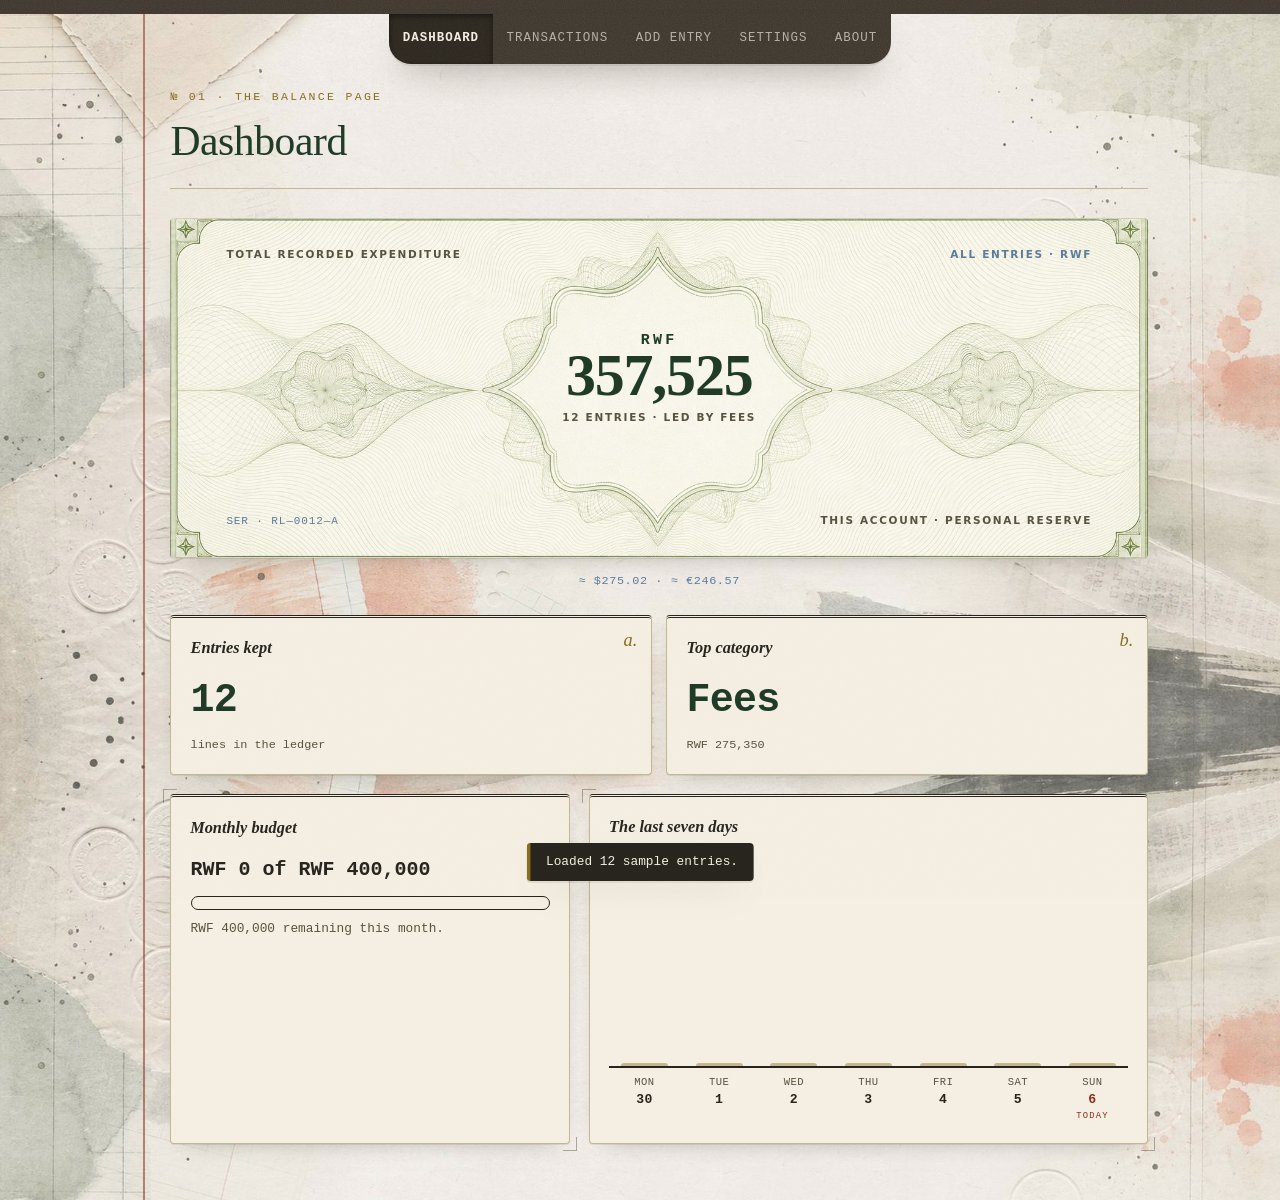
==== commit 2d3f45ae: "touches on currency" ====
--- a/index.html
+++ b/index.html
@@ -217,7 +217,7 @@
           <label for="f-amount">Amount</label>
           <input type="text" id="f-amount" name="amount" inputmode="decimal" autocomplete="off"
                  placeholder="12.50" aria-describedby="err-amount hint-amount">
-          <p class="hint" id="hint-amount">In your base currency. Up to 2 decimals.</p>
+          <p class="hint" id="hint-amount">Entered in RWF (the base currency).</p>
           <p class="field-error" id="err-amount" role="alert" hidden></p>
         </div>
 
@@ -250,7 +250,7 @@
         <form class="settings-card cropped" id="cap-form" aria-labelledby="cap-title">
           <h3 id="cap-title">Spending cap</h3>
           <div class="field">
-            <label for="set-cap">Monthly cap (base currency)</label>
+            <label for="set-cap">Monthly cap (RWF)</label>
             <input type="number" id="set-cap" min="0" step="0.01" inputmode="decimal">
             <p class="hint">Set to 0 to remove the cap.</p>
           </div>
@@ -258,39 +258,29 @@
         </form>
 
         <form class="settings-card cropped" id="cur-form" aria-labelledby="cur-title">
-          <h3 id="cur-title">Currencies</h3>
+          <h3 id="cur-title">Currency</h3>
+
+          <div class="field">
+            <label for="display-currency">Show all amounts in</label>
+            <select id="display-currency">
+              <option value="RWF">RWF — Rwandan franc (base)</option>
+              <option value="USD">USD — US dollar</option>
+              <option value="EUR">EUR — Euro</option>
+            </select>
+          </div>
+
+          <p class="hint">Amounts are stored in RWF. Set how many francs each currency is worth:</p>
           <div class="cur-row">
             <div class="field">
-              <label for="base-code">Base code</label>
-              <input type="text" id="base-code" maxlength="3" autocomplete="off">
+              <label for="rate-usd">1 USD = ? RWF</label>
+              <input type="number" id="rate-usd" min="0" step="any" inputmode="decimal">
             </div>
             <div class="field">
-              <label for="base-symbol">Symbol</label>
-              <input type="text" id="base-symbol" maxlength="4" autocomplete="off">
+              <label for="rate-eur">1 EUR = ? RWF</label>
+              <input type="number" id="rate-eur" min="0" step="any" inputmode="decimal">
             </div>
           </div>
-          <div class="cur-row">
-            <div class="field">
-              <label for="alt1-code">Currency 2</label>
-              <input type="text" id="alt1-code" maxlength="3" autocomplete="off">
-            </div>
-            <div class="field">
-              <label for="alt1-rate">Rate (1 base =)</label>
-              <input type="number" id="alt1-rate" min="0" step="any" inputmode="decimal">
-            </div>
-          </div>
-          <div class="cur-row">
-            <div class="field">
-              <label for="alt2-code">Currency 3</label>
-              <input type="text" id="alt2-code" maxlength="3" autocomplete="off">
-            </div>
-            <div class="field">
-              <label for="alt2-rate">Rate (1 base =)</label>
-              <input type="number" id="alt2-rate" min="0" step="any" inputmode="decimal">
-            </div>
-          </div>
-          <p class="hint">Rates are set by hand — no API calls, like a true ledger.</p>
-          <button type="submit" class="btn btn-primary">Save currencies</button>
+          <button type="submit" class="btn btn-primary">Save exchange rates</button>
         </form>
 
         <form class="settings-card cropped" id="cat-form" aria-labelledby="cat-title">
@@ -352,7 +342,7 @@
               </div>
               <div>
                 <dt>GitHub</dt>
-                <dd><a href="https://github.com/YOUR-USERNAME/momentum" rel="noopener">github.com/YOUR-USERNAME/momentum</a></dd>
+                <dd><a href="https://github.com/ixhm-brix/momentum" rel="noopener">github.com/ixhm-brix/momentum</a></dd>
               </div>
               <div>
                 <dt>Tests</dt>
--- a/styles/main.css
+++ b/styles/main.css
@@ -13,7 +13,6 @@
   background: #f4efe2;
   color: #26241c;
   font-family: "Fraunces", "Iowan Old Style", Georgia, serif;
-  font-optical-sizing: auto;
   font-size: 1.0625rem;
   line-height: 1.55;
   -webkit-font-smoothing: antialiased;
@@ -50,7 +49,7 @@
   position: absolute !important;
   width: 1px; height: 1px;
   margin: -1px; padding: 0; border: 0;
-  clip: rect(0 0 0 0); clip-path: inset(50%);
+  clip: rect(0 0 0 0);
   overflow: hidden; white-space: nowrap;
 }
 
@@ -318,7 +317,7 @@
     position: absolute;
     width: 1px; height: 1px;
     margin: -1px; padding: 0; border: 0;
-    clip: rect(0 0 0 0); clip-path: inset(50%);
+    clip: rect(0 0 0 0);
     overflow: hidden; white-space: nowrap;
   }
 }
@@ -1244,25 +1243,6 @@
   .txn-row td.num, .txn-row td.cell-amount { text-align: right; }
   .row-actions { text-align: right; white-space: nowrap; }
 
-  /* arrow shows in the margin on hover */
-  .txn-row td.cell-desc { position: relative; }
-  .txn-row td.cell-desc::before {
-    content: "☞";
-    position: absolute;
-    left: -2.5rem;
-    top: 50%;
-    transform: translateY(-50%) translateX(-6px);
-    font-size: 1.15rem;
-    color: #8a6d1f;
-    opacity: 0;
-    transition: opacity 0.2s, transform 0.25s cubic-bezier(0.22, 1, 0.36, 1);
-  }
-  .txn-row:hover td.cell-desc::before,
-  .txn-row:focus-within td.cell-desc::before {
-    opacity: 1;
-    transform: translateY(-50%) translateX(0);
-  }
-
   .about-spread { grid-template-columns: 5fr 3fr; align-items: start; }
   .about-letter { padding: 2.2rem 2.4rem 2.4rem; }
   .about-seal { margin-top: -0.5rem; justify-self: end; margin-right: 1.5rem; }
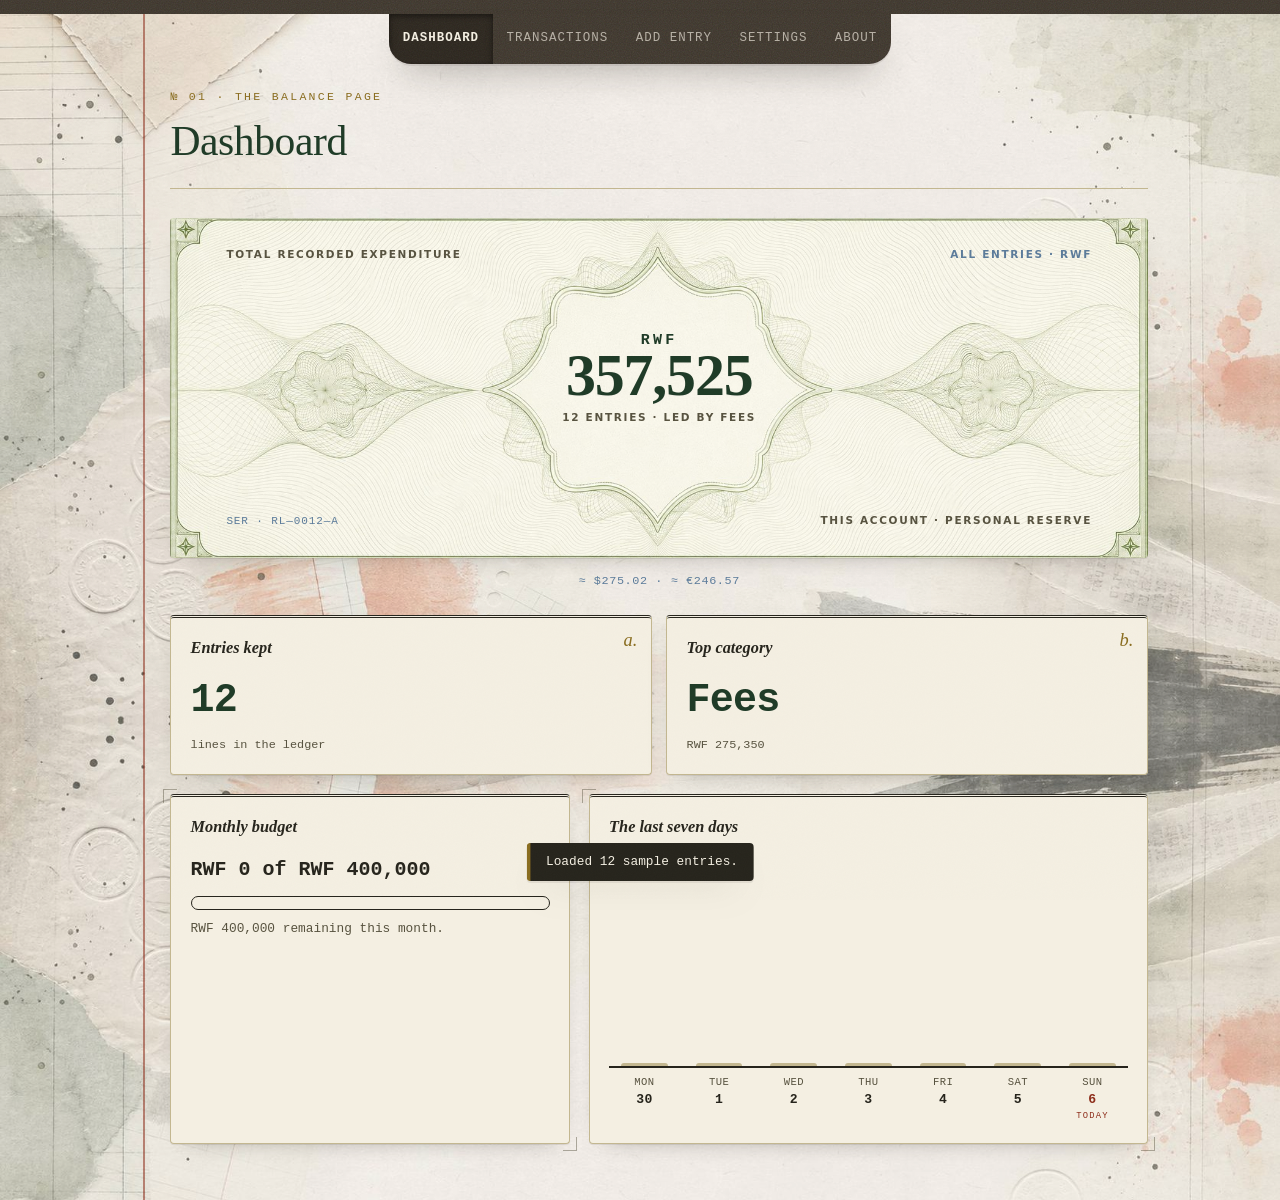
==== commit 76130bc9: "fixed some bugs" ====
--- a/index.html
+++ b/index.html
@@ -10,9 +10,6 @@
   <link rel="apple-touch-icon" href="assets/favicon-180.png">
   <link rel="preconnect" href="https://fonts.googleapis.com">
   <link rel="preconnect" href="https://fonts.gstatic.com" crossorigin>
-  <!-- Fonts load asynchronously (media swap) so a slow/blocked font CDN can
-       never block the page from painting — fallback fonts show instantly,
-       custom faces swap in when ready. -->
   <link rel="stylesheet" media="print" onload="this.media='all'"
         href="https://fonts.googleapis.com/css2?family=Fraunces:ital,opsz,wght@0,9..144,300..900;1,9..144,300..900&family=IBM+Plex+Mono:ital,wght@0,400;0,500;0,600;1,400&family=Playfair+Display:wght@900&family=Inter:wght@400;600&display=swap">
   <noscript>
--- a/styles/main.css
+++ b/styles/main.css
@@ -553,8 +553,8 @@
 /* ---------- Budget card + stamp ---------- */
 
 .dash-duo { display: grid; gap: 1.2rem; }
-/* These two cards appear right away (no delay). */
-.panel > .dash-duo { animation-delay: 0s; }
+/* Budget + chart cards: no entrance animation — show instantly on load. */
+.panel > .dash-duo { animation: none; }
 
 .budget-card { position: relative; }
 .budget-card.is-over { border-top-color: #8e2f1c; }
@@ -656,8 +656,6 @@
     repeating-linear-gradient(0deg, transparent, transparent 5px, rgba(244, 239, 226, 0.18) 5px, rgba(244, 239, 226, 0.18) 6px),
     #1e3a26;
   border-radius: 3px 3px 0 0;
-  transform-origin: bottom;
-  animation: grow 0.6s cubic-bezier(0.22, 1, 0.36, 1) both;
   transition: filter 0.2s;
 }
 .chart-col:hover .chart-bar { filter: brightness(1.18); }
@@ -665,8 +663,6 @@
 
 /* Today's bar is darker. */
 .chart-col:last-child .chart-bar:not(.is-empty) { background-color: #1e3a26; }
-
-@keyframes grow { from { transform: scaleY(0); } to { transform: scaleY(1); } }
 
 /* week's average line */
 .chart-avg {
@@ -1255,7 +1251,6 @@
   main::before { left: 2.7rem; }
 
   .dash-duo { grid-template-columns: 5fr 7fr; align-items: stretch; }
-  .dash-duo .chart-card { animation-delay: 0.08s; }
 
   .chart-plot { --unit: 1.8px; }
   .chart-val { font-size: 0.7rem; }
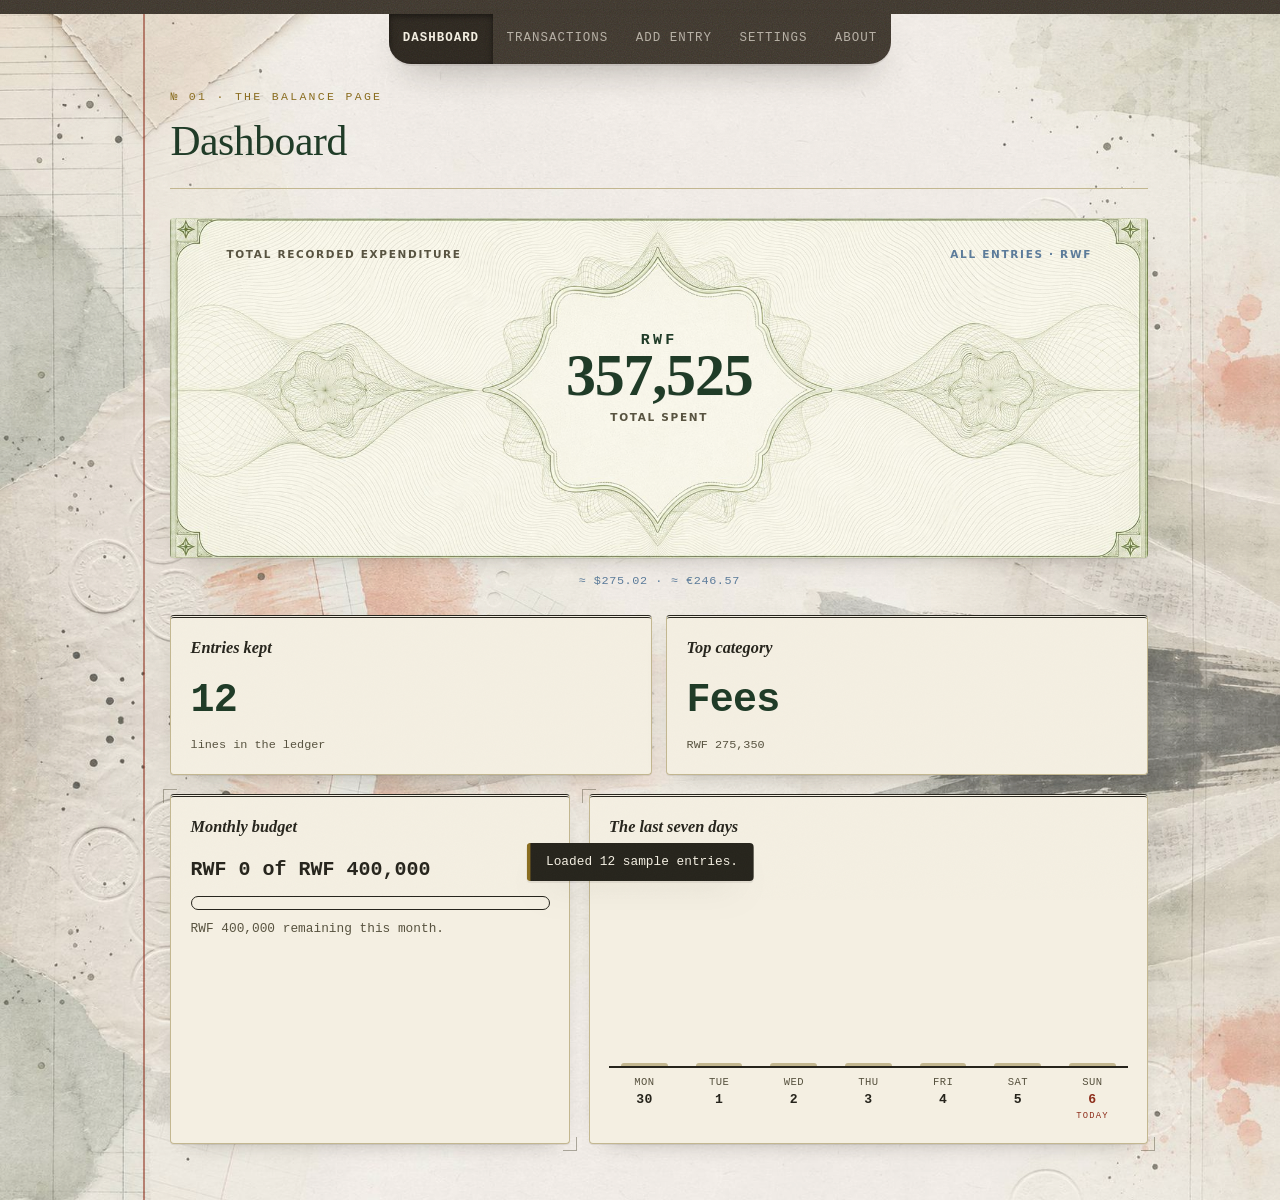
==== commit fac8c27d: "fin" ====
--- a/index.html
+++ b/index.html
@@ -102,21 +102,16 @@
         </div>
 
         <p class="microprint denomination__words" id="hero-words">Zero · no expenditure recorded</p>
-
-        <div class="note__foot">
-          <span class="serial" id="hero-serial">SER · RL—0000—A</span>
-          <span class="microprint">This Account · Personal Reserve</span>
-        </div>
       </section>
       <p class="note-exchange" id="stat-conversions" aria-label="Converted totals"></p>
 
       <div class="stat-grid">
-        <article class="stat-card" data-mark="a.">
+        <article class="stat-card">
           <h3>Entries kept</h3>
           <p class="stat-figure" id="stat-count">0</p>
           <p class="stat-detail">lines in the ledger</p>
         </article>
-        <article class="stat-card" data-mark="b.">
+        <article class="stat-card">
           <h3>Top category</h3>
           <p class="stat-figure" id="stat-top">—</p>
           <p class="stat-detail" id="stat-top-detail"></p>
@@ -205,8 +200,7 @@
         <div class="field field-wide">
           <label for="f-description">Description</label>
           <input type="text" id="f-description" name="description" autocomplete="off"
-                 aria-describedby="err-description hint-description">
-          <p class="hint" id="hint-description">No edge or double spaces; repeated words like “the the” are caught.</p>
+                 aria-describedby="err-description">
           <p class="field-error" id="err-description" role="alert" hidden></p>
         </div>
 
@@ -214,7 +208,7 @@
           <label for="f-amount">Amount</label>
           <input type="text" id="f-amount" name="amount" inputmode="decimal" autocomplete="off"
                  placeholder="12.50" aria-describedby="err-amount hint-amount">
-          <p class="hint" id="hint-amount">Entered in RWF (the base currency).</p>
+          <p class="hint" id="hint-amount">In RWF.</p>
           <p class="field-error" id="err-amount" role="alert" hidden></p>
         </div>
 
@@ -266,7 +260,7 @@
             </select>
           </div>
 
-          <p class="hint">Amounts are stored in RWF. Set how many francs each currency is worth:</p>
+          <p class="hint">Set how many francs each currency is worth:</p>
           <div class="cur-row">
             <div class="field">
               <label for="rate-usd">1 USD = ? RWF</label>
@@ -320,8 +314,8 @@
             small spendings deserve careful handwriting.
           </p>
           <p>
-            <strong>Momentum</strong> — because small spendings, faithfully recorded, gather
-            speed — is a student finance tracker. Log what you spend, search it with regular expressions,
+            <strong>Momentum</strong>  because small spendings, faithfully recorded, gather
+            speed  is a student finance tracker. Log what you spend, search it with regular expressions,
             watch the week's trend, and let a firm red stamp tell you when the budget is gone.
             Built with vanilla HTML, CSS and JavaScript. No frameworks; nothing between
             you and the page.
--- a/styles/main.css
+++ b/styles/main.css
@@ -523,15 +523,6 @@
 }
 .stat-card:hover { transform: translateY(-3px); box-shadow: 0 2px 0 rgba(38, 36, 28, 0.08), 0 18px 34px -18px rgba(38, 36, 28, 0.55); }
 
-.stat-card::before {
-  content: attr(data-mark);
-  position: absolute;
-  top: 0.5rem; right: 0.85rem;
-  font-family: "Fraunces", "Iowan Old Style", Georgia, serif;
-  font-style: italic;
-  font-size: 1.15rem;
-  color: #8a6d1f;
-}
 
 .stat-figure {
   margin: 0.15rem 0 0;
